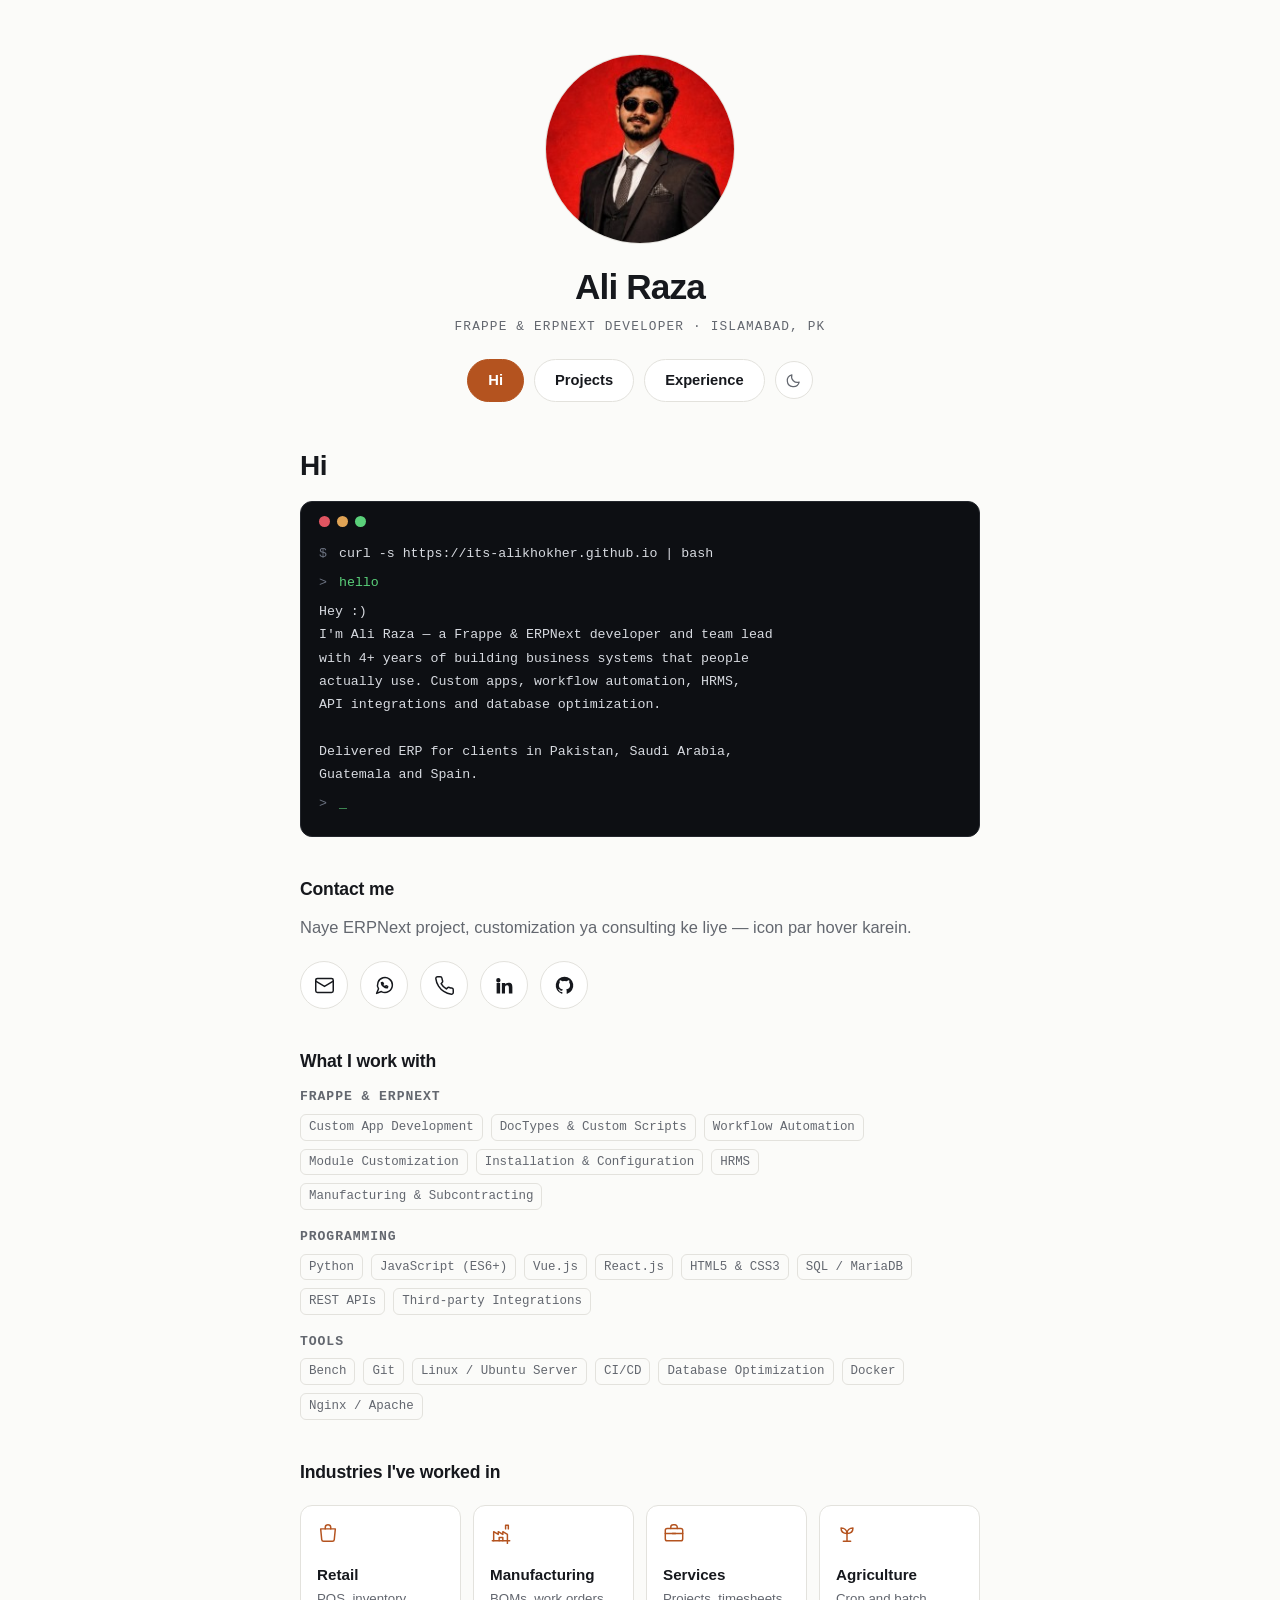
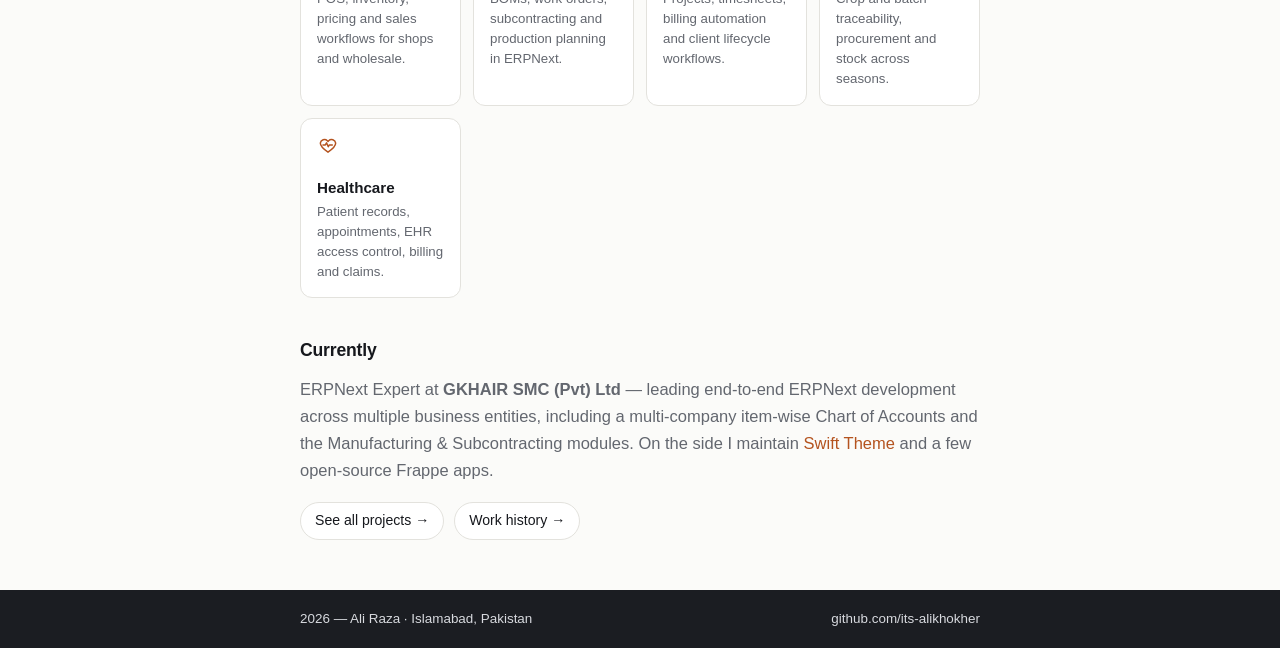
==== index.html @ 385a9ca1 "Use real profile photo with SEO-friendly filenames and descriptive alt text" ====
<!doctype html>
<html lang="en">
<head>
<meta charset="utf-8">
<meta name="viewport" content="width=device-width, initial-scale=1">
<title>Ali Raza — Frappe &amp; ERPNext Developer in Islamabad, Pakistan</title>
<meta name="description" content="Ali Raza is a Frappe &amp; ERPNext developer and team lead in Islamabad, Pakistan, with 4+ years building custom ERP apps, HRMS and workflow automation for retail, manufacturing, services, agriculture and healthcare clients.">
<meta name="author" content="Ali Raza">
<meta name="keywords" content="Frappe developer, ERPNext developer, ERPNext consultant Pakistan, Frappe Framework, ERPNext customization, HRMS, Python, Vue.js, Ali Raza">
<meta name="robots" content="index, follow, max-image-preview:large, max-snippet:-1">
<meta name="theme-color" content="#101114">
<link rel="canonical" href="https://its-alikhokher.github.io/">

<meta property="og:type" content="profile">
<meta property="og:site_name" content="Ali Raza">
<meta property="og:url" content="https://its-alikhokher.github.io/">
<meta property="og:title" content="Ali Raza — Frappe &amp; ERPNext Developer">
<meta property="og:description" content="Team Lead · Techno-Functional Consultant · Frappe &amp; ERPNext developer based in Islamabad, Pakistan.">
<meta property="og:image" content="https://its-alikhokher.github.io/assets/ali-raza-erpnext-developer-og.png">
<meta property="og:image:width" content="1200">
<meta property="og:image:height" content="630">
<meta property="og:image:alt" content="Ali Raza — Frappe &amp; ERPNext Developer">
<meta property="profile:first_name" content="Ali">
<meta property="profile:last_name" content="Raza">
<meta name="twitter:card" content="summary_large_image">
<meta name="twitter:title" content="Ali Raza — Frappe &amp; ERPNext Developer">
<meta name="twitter:description" content="Team Lead · Techno-Functional Consultant · Frappe &amp; ERPNext developer based in Islamabad, Pakistan.">
<meta name="twitter:image" content="https://its-alikhokher.github.io/assets/ali-raza-erpnext-developer-og.png">

<link rel="icon" type="image/svg+xml" href="assets/favicon.svg">
<link rel="apple-touch-icon" href="/assets/ali-raza-erpnext-developer-icon.png">
<link rel="stylesheet" href="assets/style.css">

<script type="application/ld+json">
{
  "@context": "https://schema.org",
  "@type": "ProfilePage",
  "url": "https://its-alikhokher.github.io/",
  "mainEntity": {
    "@type": "Person",
    "@id": "https://its-alikhokher.github.io/#person",
    "name": "Ali Raza",
    "jobTitle": "Frappe & ERPNext Developer",
    "description": "Team Lead and Techno-Functional Consultant with 4+ years of experience implementing, customizing and maintaining ERPNext systems.",
    "image": "https://its-alikhokher.github.io/assets/ali-raza-frappe-erpnext-developer.jpg",
    "email": "mailto:iamaliraza777@gmail.com",
    "telephone": "+92-332-7773477",
    "url": "https://its-alikhokher.github.io/",
    "address": {
      "@type": "PostalAddress",
      "addressLocality": "Islamabad",
      "addressCountry": "PK"
    },
    "worksFor": { "@type": "Organization", "name": "GKHAIR SMC (Pvt) Ltd" },
    "alumniOf": {
      "@type": "CollegeOrUniversity",
      "name": "Government College University Faisalabad"
    },
    "knowsAbout": [
      "Frappe Framework", "ERPNext", "ERPNext HRMS", "Python", "JavaScript",
      "Vue.js", "React.js", "REST API Integration", "MariaDB", "Workflow Automation",
      "Retail ERP", "Manufacturing ERP", "Services ERP", "Agriculture ERP", "Healthcare ERP"
    ],
    "knowsLanguage": ["English", "Urdu"],
    "sameAs": [
      "https://github.com/its-alikhokher",
      "https://www.linkedin.com/in/ali-raza-643520217/"
    ]
  }
}
</script>
</head>
<body>

<header class="site-head">
  <div class="wrap">
    <div class="avatar-flip" tabindex="0" aria-label="Ali Raza">
      <div class="faces">
        <img class="front" src="assets/ali-raza-frappe-erpnext-developer.jpg" alt="Ali Raza — Frappe and ERPNext developer in Islamabad, Pakistan" width="200" height="200">
        <img class="back" src="assets/ali-raza-monogram.png" alt="" width="200" height="200" loading="lazy">
      </div>
    </div>
    <p class="site-name"><a href="./">Ali Raza</a></p>
    <p class="site-role">Frappe &amp; ERPNext Developer · Islamabad, PK</p>
    <nav class="site-nav">
      <ul>
        <li><a href="./" class="active" aria-current="page">Hi</a></li>
        <li><a href="projects/">Projects</a></li>
        <li><a href="experience/">Experience</a></li>
        <li><button id="theme-toggle" type="button" aria-label="Toggle theme"></button></li>
      </ul>
    </nav>
  </div>
</header>

<main>
  <div class="wrap">

    <h1>Hi<span class="visually-hidden"> — I'm Ali Raza, a Frappe &amp; ERPNext developer</span></h1>

    <div class="terminal">
      <div class="bar" aria-hidden="true"><i></i><i></i><i></i></div>
      <pre data-prefix="$"><code>curl -s https://its-alikhokher.github.io | bash</code></pre>
      <pre data-prefix="&gt;"><code class="ok">hello</code></pre>
      <pre><code>Hey :)
I'm Ali Raza — a Frappe &amp; ERPNext developer and team lead
with 4+ years of building business systems that people
actually use. Custom apps, workflow automation, HRMS,
API integrations and database optimization.

Delivered ERP for clients in Pakistan, Saudi Arabia,
Guatemala and Spain.</code></pre>
      <pre data-prefix="&gt;"><code class="ok cursor"></code></pre>
    </div>

    <h2>Contact me</h2>
    <p class="lede">Naye ERPNext project, customization ya consulting ke liye — icon par hover karein.</p>
    <ul class="contact-icons">
      <li>
        <a href="mailto:iamaliraza777@gmail.com" data-tip="iamaliraza777@gmail.com" aria-label="Email: iamaliraza777@gmail.com">
          <svg viewBox="0 0 24 24" aria-hidden="true"><rect x="2" y="4" width="20" height="16" rx="2"/><path d="m2 7 10 6 10-6"/></svg>
          <span class="visually-hidden">iamaliraza777@gmail.com</span>
        </a>
      </li>
      <li>
        <a href="https://wa.me/923327773477" rel="noopener" data-tip="WhatsApp: +92 332 7773477" aria-label="WhatsApp: +92 332 7773477">
          <svg viewBox="0 0 24 24" aria-hidden="true"><path d="M21 11.5a8.5 8.5 0 0 1-12.6 7.4L3 21l2.2-5.2A8.5 8.5 0 1 1 21 11.5z"/><path d="M8.6 9.2c.3 2.2 2 3.9 4.2 4.2l1-1.2 1.8.8-.3 1.5c-2.9.5-6.3-2.6-6.8-5.6l1.5-.4.8 1.8z"/></svg>
          <span class="visually-hidden">WhatsApp +92 332 7773477</span>
        </a>
      </li>
      <li>
        <a href="tel:+923327773477" data-tip="+92 332 7773477" aria-label="Phone: +92 332 7773477">
          <svg viewBox="0 0 24 24" aria-hidden="true"><path d="M22 16.9v3a2 2 0 0 1-2.2 2 19.8 19.8 0 0 1-8.6-3.1 19.5 19.5 0 0 1-6-6A19.8 19.8 0 0 1 2.1 4.2 2 2 0 0 1 4.1 2h3a2 2 0 0 1 2 1.7c.1 1 .4 1.9.7 2.8a2 2 0 0 1-.5 2.1L8.1 9.9a16 16 0 0 0 6 6l1.3-1.2a2 2 0 0 1 2.1-.5c.9.3 1.8.6 2.8.7a2 2 0 0 1 1.7 2z"/></svg>
          <span class="visually-hidden">+92 332 7773477</span>
        </a>
      </li>
      <li>
        <a href="https://www.linkedin.com/in/ali-raza-643520217/" rel="me noopener" data-tip="linkedin.com/in/ali-raza-643520217" aria-label="LinkedIn profile">
          <svg viewBox="0 0 24 24" class="filled" aria-hidden="true"><path d="M4.98 3.5a2.5 2.5 0 1 1 0 5 2.5 2.5 0 0 1 0-5zM3 9h4v12H3zM9 9h3.8v1.7h.05c.53-.95 1.83-1.95 3.75-1.95C20.4 8.75 21 11 21 14.1V21h-4v-6.1c0-1.45-.03-3.3-2.05-3.3-2.05 0-2.37 1.57-2.37 3.2V21H9z"/></svg>
          <span class="visually-hidden">LinkedIn</span>
        </a>
      </li>
      <li>
        <a href="https://github.com/its-alikhokher" rel="me noopener" data-tip="github.com/its-alikhokher" aria-label="GitHub profile">
          <svg viewBox="0 0 24 24" class="filled" aria-hidden="true"><path d="M12 2a10 10 0 0 0-3.16 19.49c.5.09.68-.22.68-.48l-.01-1.7c-2.78.6-3.37-1.34-3.37-1.34-.45-1.16-1.11-1.47-1.11-1.47-.91-.62.07-.6.07-.6 1 .07 1.53 1.03 1.53 1.03.9 1.53 2.34 1.09 2.91.83.09-.65.35-1.09.63-1.34-2.22-.25-4.56-1.11-4.56-4.95 0-1.09.39-1.99 1.03-2.69-.1-.25-.45-1.27.1-2.65 0 0 .84-.27 2.75 1.03a9.5 9.5 0 0 1 5 0c1.91-1.3 2.75-1.03 2.75-1.03.55 1.38.2 2.4.1 2.65.64.7 1.03 1.6 1.03 2.69 0 3.85-2.34 4.7-4.57 4.95.36.31.68.92.68 1.85l-.01 2.75c0 .27.18.58.69.48A10 10 0 0 0 12 2z"/></svg>
          <span class="visually-hidden">GitHub</span>
        </a>
      </li>
    </ul>

    <h2>What I work with</h2>

    <div class="skill-group">
      <h3>Frappe &amp; ERPNext</h3>
      <ul class="stack">
        <li>Custom App Development</li><li>DocTypes &amp; Custom Scripts</li>
        <li>Workflow Automation</li><li>Module Customization</li>
        <li>Installation &amp; Configuration</li><li>HRMS</li><li>Manufacturing &amp; Subcontracting</li>
      </ul>
    </div>

    <div class="skill-group">
      <h3>Programming</h3>
      <ul class="stack">
        <li>Python</li><li>JavaScript (ES6+)</li><li>Vue.js</li><li>React.js</li>
        <li>HTML5 &amp; CSS3</li><li>SQL / MariaDB</li><li>REST APIs</li><li>Third-party Integrations</li>
      </ul>
    </div>

    <div class="skill-group">
      <h3>Tools</h3>
      <ul class="stack">
        <li>Bench</li><li>Git</li><li>Linux / Ubuntu Server</li><li>CI/CD</li>
        <li>Database Optimization</li><li>Docker</li><li>Nginx / Apache</li>
      </ul>
    </div>

    <h2>Industries I've worked in</h2>
    <ul class="industries">
      <li class="industry">
        <svg viewBox="0 0 24 24" role="img" aria-label="Retail"><path d="M4 7.5h16l-1.15 11.7a2 2 0 0 1-2 1.8H7.15a2 2 0 0 1-2-1.8z"/><path d="M9 7.5V6a3 3 0 0 1 6 0v1.5"/></svg>
        <strong>Retail</strong>
        <span>POS, inventory, pricing and sales workflows for shops and wholesale.</span>
      </li>
      <li class="industry">
        <svg viewBox="0 0 24 24" role="img" aria-label="Manufacturing"><path d="M2.5 20.5h19"/><path d="M4 20.5V10.5l5 3v-3l5 3v-3l5 3v10"/><path d="M17 7.5v-4h3v4"/><path d="M10 20.5v-3.5h4v3.5"/></svg>
        <strong>Manufacturing</strong>
        <span>BOMs, work orders, subcontracting and production planning in ERPNext.</span>
      </li>
      <li class="industry">
        <svg viewBox="0 0 24 24" role="img" aria-label="Services"><rect x="2.5" y="7" width="19" height="13.5" rx="2"/><path d="M8.5 7V5.5A2.5 2.5 0 0 1 11 3h2a2.5 2.5 0 0 1 2.5 2.5V7"/><path d="M2.5 12.5h19"/><path d="M10.25 12.5h3.5"/></svg>
        <strong>Services</strong>
        <span>Projects, timesheets, billing automation and client lifecycle workflows.</span>
      </li>
      <li class="industry">
        <svg viewBox="0 0 24 24" role="img" aria-label="Agriculture"><path d="M12 21v-8.5"/><path d="M12 12.5C12 8.9 9.3 6.5 5.5 6.5c0 3.7 2.4 6 6.5 6z"/><path d="M12 12.5c0-3.6 2.7-6 6.5-6 0 3.7-2.4 6-6.5 6z"/><path d="M8 21h8"/></svg>
        <strong>Agriculture</strong>
        <span>Crop and batch traceability, procurement and stock across seasons.</span>
      </li>
      <li class="industry">
        <svg viewBox="0 0 24 24" role="img" aria-label="Healthcare"><path d="M20.4 8.8a4.6 4.6 0 0 0-7.7-2.6L12 7l-.7-.8A4.6 4.6 0 0 0 3.6 8.8c0 4.3 8.4 9.9 8.4 9.9s8.4-5.6 8.4-9.9z"/><path d="M6.5 10.8h2.6L10.4 8.6l1.9 4.2 1.2-2h3.2"/></svg>
        <strong>Healthcare</strong>
        <span>Patient records, appointments, EHR access control, billing and claims.</span>
      </li>
    </ul>

    <h2>Currently</h2>
    <p class="lede">
      ERPNext Expert at <strong>GKHAIR SMC (Pvt) Ltd</strong> — leading end-to-end ERPNext
      development across multiple business entities, including a multi-company item-wise
      Chart of Accounts and the Manufacturing &amp; Subcontracting modules.
      On the side I maintain
      <a href="https://github.com/its-alikhokher/swift_theme" rel="noopener">Swift Theme</a>
      and a few open-source Frappe apps.
    </p>
    <ul class="links">
      <li><a href="projects/">See all projects →</a></li>
      <li><a href="experience/">Work history →</a></li>
    </ul>

  </div>
</main>

<footer>
  <div class="wrap">
    <span><span id="year">2026</span> — Ali Raza · Islamabad, Pakistan</span>
    <span><a href="https://github.com/its-alikhokher" rel="me noopener">github.com/its-alikhokher</a></span>
  </div>
</footer>

<script>document.getElementById("year").textContent = new Date().getFullYear();</script>
<script src="assets/site.js"></script>
</body>
</html>
---- assets/style.css ----
/* ---------- design tokens ---------- */
:root {
  --bg: #fbfbf9;
  --bg-soft: #ffffff;
  --text: #16181d;
  --muted: #63676f;
  --line: #e3e2dd;
  --accent: #b4531f;
  --accent-ink: #ffffff;
  --accent-soft: #f2e6dd;
  --footer-bg: #1b1d22;
  --term-bg: #0d0f13;
  --term-text: #d7dae0;
  --term-ok: #5ad07a;
  --radius: 12px;
  --mono: ui-monospace, SFMono-Regular, "SF Mono", Menlo, Consolas, monospace;
  --sans: -apple-system, BlinkMacSystemFont, "Segoe UI", Inter, Roboto, Helvetica, Arial, sans-serif;
}

@media (prefers-color-scheme: dark) {
  :root:not([data-theme="light"]) {
    --bg: #101114;
    --bg-soft: #17191d;
    --text: #ececea;
    --muted: #9aa0a8;
    --line: #2a2d33;
    --accent: #e8935c;
    --accent-ink: #17191d;
    --accent-soft: #2a211b;
    --footer-bg: #17191d;
  }
}

:root[data-theme="dark"] {
  --bg: #101114;
  --bg-soft: #17191d;
  --text: #ececea;
  --muted: #9aa0a8;
  --line: #2a2d33;
  --accent: #e8935c;
  --accent-ink: #17191d;
  --accent-soft: #2a211b;
  --footer-bg: #17191d;
}

* { box-sizing: border-box; }
html { -webkit-text-size-adjust: 100%; }

body {
  margin: 0;
  min-height: 100vh;
  display: flex;
  flex-direction: column;
  background: var(--bg);
  color: var(--text);
  font-family: var(--sans);
  font-size: 16.5px;
  line-height: 1.65;
  -webkit-font-smoothing: antialiased;
}

.wrap {
  width: 100%;
  max-width: 720px;
  margin: 0 auto;
  padding: 0 20px;
}

a { color: var(--accent); text-decoration: none; }
a:hover { text-decoration: underline; }

/* ---------- centered header ---------- */
.site-head {
  text-align: center;
  padding: 54px 0 18px;
}

.avatar-flip {
  width: clamp(150px, 40vw, 190px);
  aspect-ratio: 1;
  margin: 0 auto 22px;
  perspective: 900px;
  cursor: pointer;
  border-radius: 50%;
  outline-offset: 6px;
}

.avatar-flip .faces {
  position: relative;
  width: 100%;
  height: 100%;
  transition: transform 0.6s cubic-bezier(0.4, 0.2, 0.2, 1);
  transform-style: preserve-3d;
}
.avatar-flip:hover .faces,
.avatar-flip:focus-visible .faces { transform: rotateY(180deg); }

.avatar-flip img {
  position: absolute;
  inset: 0;
  width: 100%;
  height: 100%;
  object-fit: cover;
  border-radius: 50%;
  border: 1px solid var(--line);
  backface-visibility: hidden;
}
.avatar-flip .back { transform: rotateY(180deg); }

.site-name {
  font-size: clamp(1.7rem, 5vw, 2.2rem);
  font-weight: 680;
  letter-spacing: -0.025em;
  margin: 0;
  line-height: 1.2;
}
.site-name a { color: inherit; }
.site-name a:hover { text-decoration: none; color: var(--accent); }

.site-role {
  color: var(--muted);
  font-family: var(--mono);
  font-size: 0.8rem;
  text-transform: uppercase;
  letter-spacing: 0.09em;
  margin: 8px 0 0;
}

/* nav as buttons (adb.sh style) */
nav.site-nav ul {
  display: flex;
  flex-wrap: wrap;
  justify-content: center;
  align-items: center;
  gap: 10px;
  list-style: none;
  padding: 0;
  margin: 22px 0 0;
}

nav.site-nav a {
  display: inline-block;
  border: 1px solid var(--line);
  background: var(--bg-soft);
  color: var(--text);
  border-radius: 999px;
  padding: 8px 20px;
  font-size: 0.92rem;
  font-weight: 550;
  transition: border-color 0.15s ease, color 0.15s ease, transform 0.15s ease;
}
nav.site-nav a:hover {
  border-color: var(--accent);
  color: var(--accent);
  text-decoration: none;
  transform: translateY(-1px);
}
nav.site-nav a.active {
  background: var(--accent);
  border-color: var(--accent);
  color: var(--accent-ink);
}

#theme-toggle {
  display: grid;
  place-items: center;
  border: 1px solid var(--line);
  background: var(--bg-soft);
  color: var(--muted);
  border-radius: 50%;
  width: 38px;
  height: 38px;
  padding: 0;
  cursor: pointer;
}
#theme-toggle:hover { color: var(--accent); border-color: var(--accent); }
#theme-toggle svg {
  width: 17px;
  height: 17px;
  stroke: currentColor;
  fill: none;
  stroke-width: 1.7;
  stroke-linecap: round;
  stroke-linejoin: round;
}

/* ---------- content ---------- */
main { flex: 1; padding: 22px 0 50px; }

h1 {
  font-size: 1.75rem;
  line-height: 1.25;
  margin: 6px 0 14px;
  letter-spacing: -0.02em;
}

h2 {
  font-size: 1.1rem;
  margin: 38px 0 10px;
  letter-spacing: -0.01em;
}

.lede { color: var(--muted); margin-top: 0; }

.tagline {
  font-family: var(--mono);
  font-size: 0.8rem;
  color: var(--accent);
  text-transform: uppercase;
  letter-spacing: 0.08em;
  margin: 0;
}

/* ---------- terminal block (adb.sh mockup-code) ---------- */
.terminal {
  background: var(--term-bg);
  border: 1px solid #23262c;
  border-radius: var(--radius);
  padding: 14px 0 18px;
  overflow-x: auto;
  margin: 18px 0 0;
}

.terminal .bar {
  display: flex;
  gap: 7px;
  padding: 0 18px 12px;
}
.terminal .bar i {
  width: 11px;
  height: 11px;
  border-radius: 50%;
  background: #33373f;
}
.terminal .bar i:first-child { background: #e05561; }
.terminal .bar i:nth-child(2) { background: #e0a355; }
.terminal .bar i:nth-child(3) { background: #5ad07a; }

.terminal pre {
  margin: 0;
  padding: 3px 18px;
  font-family: var(--mono);
  font-size: 0.83rem;
  line-height: 1.75;
  color: var(--term-text);
  white-space: pre;
}
.terminal pre[data-prefix]::before {
  content: attr(data-prefix);
  color: #6b7280;
  padding-right: 12px;
}
.terminal .ok { color: var(--term-ok); }
.terminal .cursor::after {
  content: "_";
  animation: blink 1.1s steps(1) infinite;
}
@keyframes blink { 50% { opacity: 0; } }

/* ---------- skills / tags ---------- */
.links { display: flex; flex-wrap: wrap; gap: 10px; padding: 0; margin: 18px 0 0; list-style: none; }
.links a {
  display: inline-block;
  border: 1px solid var(--line);
  background: var(--bg-soft);
  border-radius: 999px;
  padding: 6px 14px;
  font-size: 0.88rem;
  color: var(--text);
}
.links a:hover { border-color: var(--accent); color: var(--accent); text-decoration: none; }

.stack { display: flex; flex-wrap: wrap; gap: 8px; padding: 0; margin: 0; list-style: none; }
.stack li {
  font-family: var(--mono);
  font-size: 0.78rem;
  color: var(--muted);
  border: 1px solid var(--line);
  border-radius: 6px;
  padding: 2px 8px;
}

.skill-group { margin-bottom: 16px; }
.skill-group h3 {
  margin: 0 0 6px;
  font-size: 0.82rem;
  font-family: var(--mono);
  text-transform: uppercase;
  letter-spacing: 0.07em;
  color: var(--muted);
  font-weight: 600;
}

/* ---------- industries ---------- */
.industries {
  display: grid;
  grid-template-columns: repeat(auto-fit, minmax(160px, 1fr));
  gap: 12px;
  list-style: none;
  padding: 0;
  margin: 18px 0 0;
}

.industry {
  border: 1px solid var(--line);
  background: var(--bg-soft);
  border-radius: var(--radius);
  padding: 16px;
  transition: border-color 0.15s ease, transform 0.15s ease;
}
.industry:hover { border-color: var(--accent); transform: translateY(-2px); }

.industry svg {
  width: 22px;
  height: 22px;
  stroke: var(--accent);
  fill: none;
  stroke-width: 1.6;
  stroke-linecap: round;
  stroke-linejoin: round;
}

.industry strong { display: block; font-size: 0.95rem; margin: 10px 0 2px; }
.industry span { display: block; color: var(--muted); font-size: 0.83rem; line-height: 1.5; }

/* ---------- contact icons + hover tooltip ---------- */
.contact-icons {
  display: flex;
  flex-wrap: wrap;
  gap: 12px;
  list-style: none;
  padding: 0;
  margin: 20px 0 0;
}

.contact-icons a {
  position: relative;
  display: grid;
  place-items: center;
  width: 48px;
  height: 48px;
  border: 1px solid var(--line);
  background: var(--bg-soft);
  border-radius: 50%;
  color: var(--text);
  transition: border-color 0.15s ease, color 0.15s ease, transform 0.15s ease;
}
.contact-icons a:hover,
.contact-icons a:focus-visible {
  border-color: var(--accent);
  color: var(--accent);
  transform: translateY(-2px);
  text-decoration: none;
}

.contact-icons svg {
  width: 21px;
  height: 21px;
  stroke: currentColor;
  fill: none;
  stroke-width: 1.7;
  stroke-linecap: round;
  stroke-linejoin: round;
}
.contact-icons svg.filled { fill: currentColor; stroke: none; }

.contact-icons a::after {
  content: attr(data-tip);
  position: absolute;
  bottom: calc(100% + 10px);
  left: 50%;
  transform: translateX(-50%) translateY(4px);
  background: var(--text);
  color: var(--bg);
  font-family: var(--mono);
  font-size: 0.74rem;
  line-height: 1;
  white-space: nowrap;
  padding: 7px 10px;
  border-radius: 7px;
  opacity: 0;
  pointer-events: none;
  transition: opacity 0.15s ease, transform 0.15s ease;
}
.contact-icons a::before {
  content: "";
  position: absolute;
  bottom: calc(100% + 4px);
  left: 50%;
  transform: translateX(-50%) translateY(4px);
  border: 5px solid transparent;
  border-top-color: var(--text);
  opacity: 0;
  pointer-events: none;
  transition: opacity 0.15s ease, transform 0.15s ease;
}
.contact-icons a:hover::after,
.contact-icons a:hover::before,
.contact-icons a:focus-visible::after,
.contact-icons a:focus-visible::before {
  opacity: 1;
  transform: translateX(-50%) translateY(0);
}
.contact-icons li:first-child a::after { left: 0; transform: translateX(0) translateY(4px); }
.contact-icons li:first-child a:hover::after,
.contact-icons li:first-child a:focus-visible::after { transform: translateX(0) translateY(0); }
.contact-icons li:last-child a::after { left: auto; right: 0; transform: translateX(0) translateY(4px); }
.contact-icons li:last-child a:hover::after,
.contact-icons li:last-child a:focus-visible::after { transform: translateX(0) translateY(0); }

.visually-hidden {
  position: absolute;
  width: 1px;
  height: 1px;
  margin: -1px;
  padding: 0;
  overflow: hidden;
  clip: rect(0 0 0 0);
  white-space: nowrap;
  border: 0;
}

/* ---------- experience timeline ---------- */
.timeline { margin: 22px 0 0; }

.job {
  border-left: 2px solid var(--line);
  padding: 0 0 26px 20px;
  position: relative;
}
.job:last-child { padding-bottom: 6px; }

.job::before {
  content: "";
  position: absolute;
  left: -6px;
  top: 7px;
  width: 10px;
  height: 10px;
  border-radius: 50%;
  background: var(--bg);
  border: 2px solid var(--accent);
}

.job h3 { margin: 0; font-size: 1.02rem; letter-spacing: -0.01em; }
.job .meta {
  display: flex;
  flex-wrap: wrap;
  gap: 8px;
  align-items: baseline;
  color: var(--muted);
  font-size: 0.86rem;
  margin: 2px 0 8px;
}
.job .meta .where { color: var(--text); }
.job .meta .date { font-family: var(--mono); font-size: 0.76rem; }
.job .role-note { margin: 0 0 8px; color: var(--muted); font-size: 0.93rem; font-style: italic; }
.job ul { margin: 0; padding-left: 18px; color: var(--muted); font-size: 0.93rem; }
.job ul li { margin-bottom: 4px; }

/* ---------- project cards ---------- */
.card-list { display: grid; gap: 14px; margin-top: 24px; }

.card {
  border: 1px solid var(--line);
  background: var(--bg-soft);
  border-radius: var(--radius);
  padding: 18px 20px;
  transition: border-color 0.15s ease, transform 0.15s ease;
}
.card:hover { border-color: var(--accent); transform: translateY(-1px); }

.card-top {
  display: flex;
  align-items: baseline;
  justify-content: space-between;
  gap: 12px;
}

.card h3 { margin: 0; font-size: 1.05rem; letter-spacing: -0.01em; }
.card h3 a { color: var(--text); }
.card h3 a:hover { color: var(--accent); text-decoration: none; }
.card p { margin: 8px 0 12px; color: var(--muted); font-size: 0.94rem; }
.card-links { display: flex; gap: 14px; font-size: 0.84rem; margin-top: 10px; }

/* ---------- pagination ---------- */
.pagination {
  display: flex;
  justify-content: center;
  align-items: center;
  gap: 8px;
  margin: 32px 0 10px;
}

.pagination a, .pagination span {
  border: 1px solid var(--line);
  border-radius: 999px;
  padding: 6px 14px;
  font-size: 0.86rem;
  color: var(--muted);
  background: var(--bg-soft);
}
.pagination a:hover { border-color: var(--accent); color: var(--accent); text-decoration: none; }
.pagination .current { background: var(--accent); color: var(--accent-ink); border-color: var(--accent); }
.pagination .disabled { opacity: 0.4; }

/* ---------- footer bar ---------- */
footer {
  background: var(--footer-bg);
  color: #d8dadf;
  font-size: 0.84rem;
}
footer .wrap {
  display: flex;
  justify-content: space-between;
  gap: 12px;
  flex-wrap: wrap;
  padding-top: 18px;
  padding-bottom: 18px;
}
footer a { color: #d8dadf; }
footer a:hover { color: #fff; }

@media (max-width: 520px) {
  h1 { font-size: 1.5rem; }
  .card-top { flex-direction: column; gap: 2px; }
  .site-head { padding-top: 36px; }
  .terminal pre { font-size: 0.76rem; }
}

@media (prefers-reduced-motion: reduce) {
  .industry, .contact-icons a, .card, .avatar-flip .faces,
  .contact-icons a::after, .contact-icons a::before, nav.site-nav a { transition: none; }
  .terminal .cursor::after { animation: none; }
}
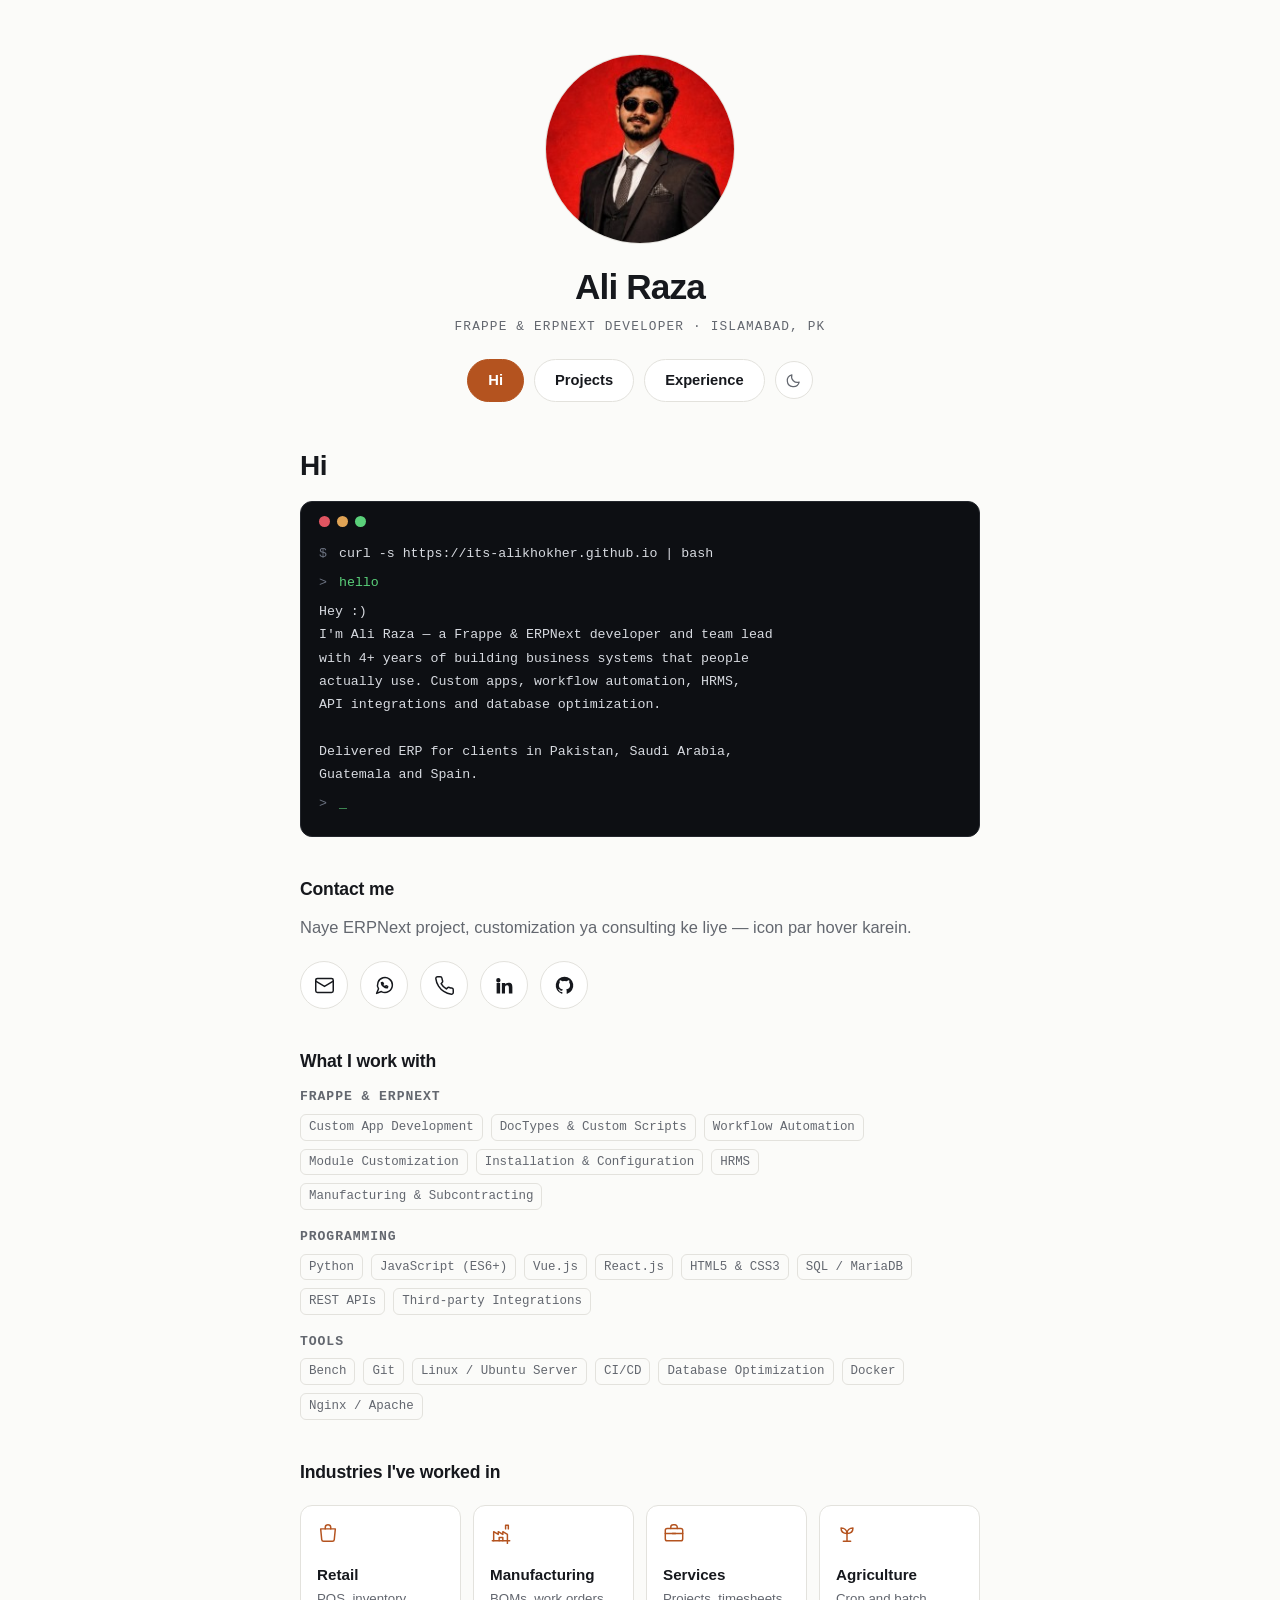
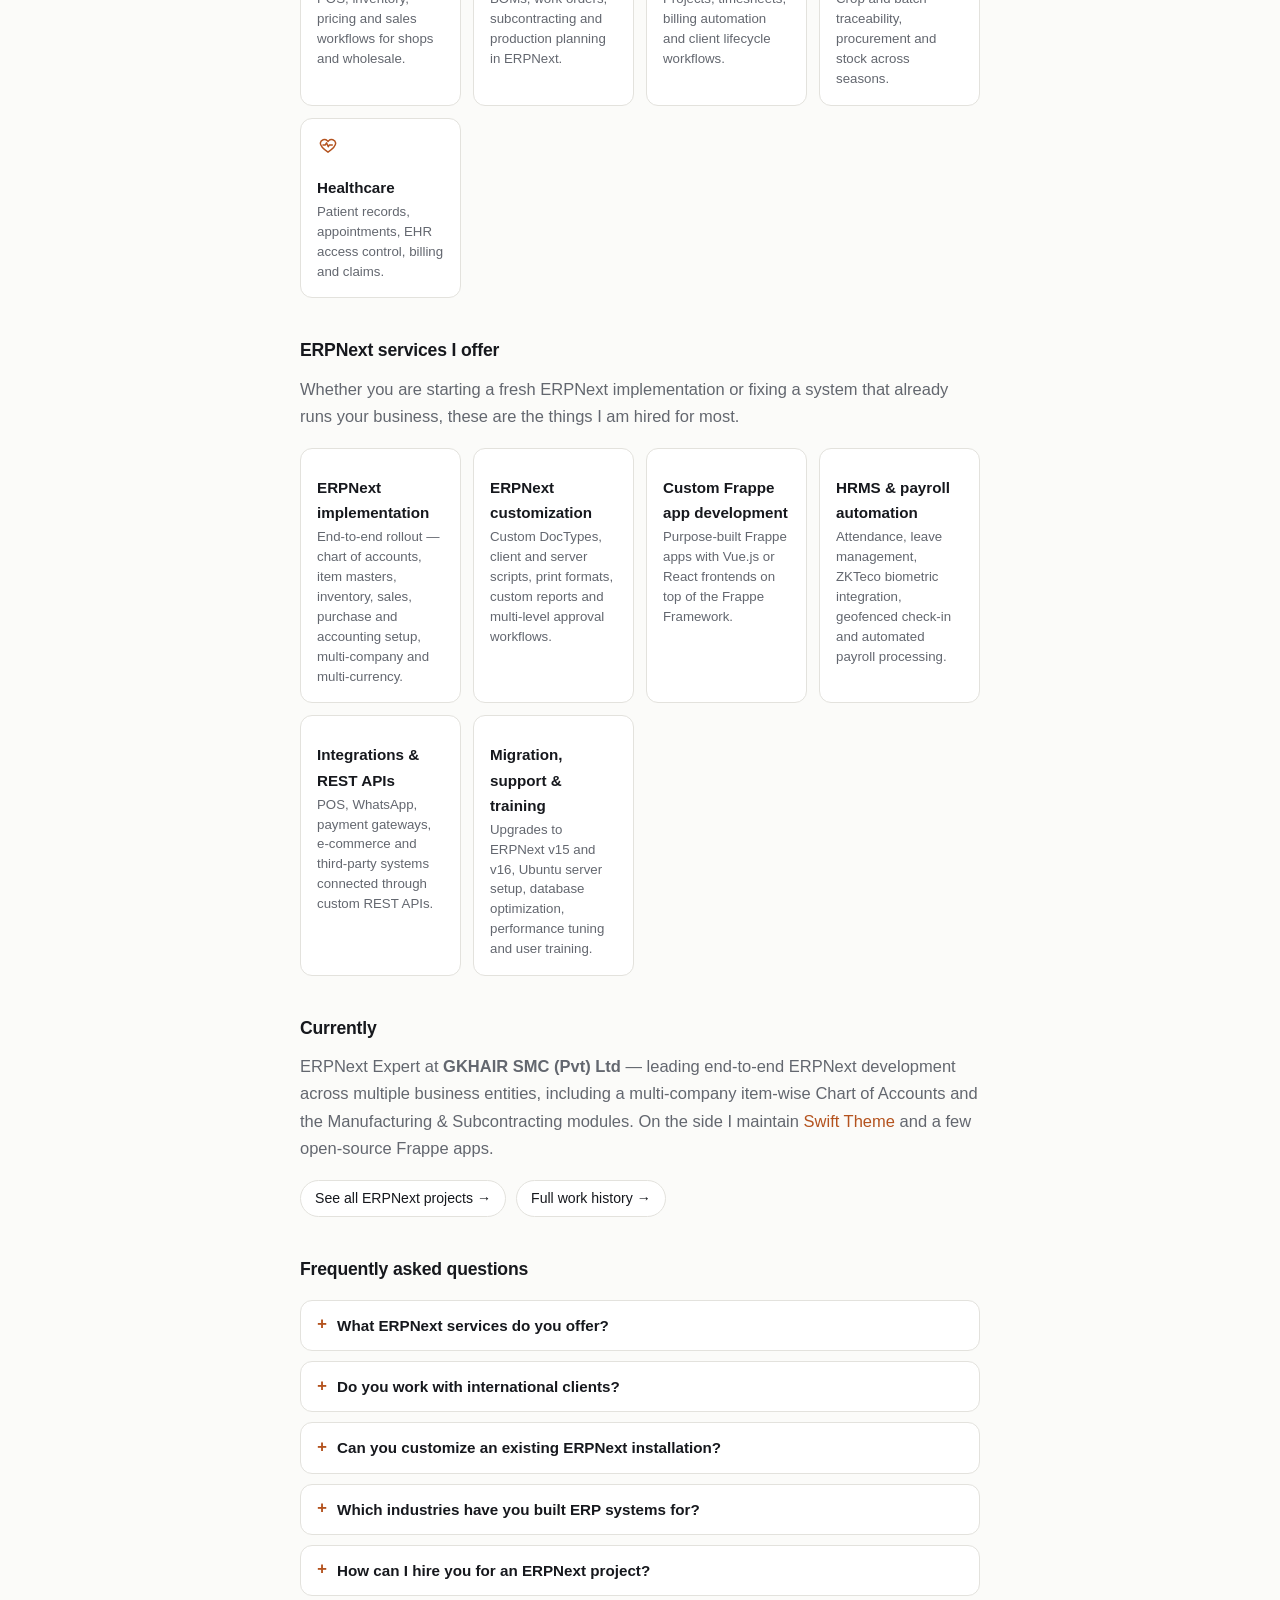
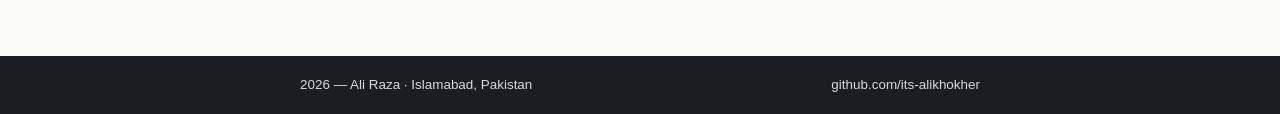
==== commit 5b52b283: "Expand SEO: services section, FAQ with FAQPage schema, ProfessionalService data, richer keywords" ====
--- a/index.html
+++ b/index.html
@@ -6,7 +6,7 @@
 <title>Ali Raza — Frappe &amp; ERPNext Developer in Islamabad, Pakistan</title>
 <meta name="description" content="Ali Raza is a Frappe &amp; ERPNext developer and team lead in Islamabad, Pakistan, with 4+ years building custom ERP apps, HRMS and workflow automation for retail, manufacturing, services, agriculture and healthcare clients.">
 <meta name="author" content="Ali Raza">
-<meta name="keywords" content="Frappe developer, ERPNext developer, ERPNext consultant Pakistan, Frappe Framework, ERPNext customization, HRMS, Python, Vue.js, Ali Raza">
+<meta name="keywords" content="ERPNext developer, Frappe developer, ERPNext consultant Pakistan, ERPNext implementation, ERPNext customization, ERPNext development services, hire ERPNext developer, Frappe app development, custom DocType, ERPNext HRMS, payroll automation, biometric attendance integration, ERPNext POS, ERPNext migration, ERPNext support, ERPNext training, ERPNext v15, ERPNext v16, Frappe Framework, workflow automation, REST API integration, ERPNext Islamabad, ERPNext Pakistan, ERPNext Saudi Arabia, ERPNext manufacturing, ERPNext retail, ERPNext healthcare, Python developer, Vue.js, React.js, Ali Raza">
 <meta name="robots" content="index, follow, max-image-preview:large, max-snippet:-1">
 <meta name="theme-color" content="#101114">
 <link rel="canonical" href="https://its-alikhokher.github.io/">
@@ -69,6 +69,93 @@
   }
 }
 </script>
+<script type="application/ld+json">
+{
+  "@context": "https://schema.org",
+  "@type": "ProfessionalService",
+  "name": "Ali Raza — ERPNext & Frappe Development Services",
+  "description": "ERPNext implementation, customization, custom Frappe app development, HRMS and payroll setup, third-party integrations, migration, support and training.",
+  "url": "https://its-alikhokher.github.io/",
+  "image": "https://its-alikhokher.github.io/assets/ali-raza-erpnext-developer-og.png",
+  "provider": { "@id": "https://its-alikhokher.github.io/#person" },
+  "areaServed": [
+    { "@type": "Country", "name": "Pakistan" },
+    { "@type": "Country", "name": "Saudi Arabia" },
+    { "@type": "Country", "name": "United Arab Emirates" },
+    { "@type": "Country", "name": "Spain" },
+    { "@type": "Country", "name": "Guatemala" }
+  ],
+  "serviceType": [
+    "ERPNext implementation",
+    "ERPNext customization",
+    "Custom Frappe app development",
+    "ERPNext HRMS and payroll",
+    "ERPNext integrations and REST APIs",
+    "ERPNext migration and upgrade",
+    "ERPNext support and training"
+  ],
+  "hasOfferCatalog": {
+    "@type": "OfferCatalog",
+    "name": "ERPNext services",
+    "itemListElement": [
+      { "@type": "Offer", "itemOffered": { "@type": "Service", "name": "ERPNext implementation", "description": "End-to-end ERPNext rollout: chart of accounts, item masters, inventory, sales, purchase and accounting setup." } },
+      { "@type": "Offer", "itemOffered": { "@type": "Service", "name": "ERPNext customization", "description": "Custom DocTypes, client and server scripts, print formats, reports and multi-level approval workflows." } },
+      { "@type": "Offer", "itemOffered": { "@type": "Service", "name": "Custom Frappe app development", "description": "Purpose-built Frappe apps with Vue.js or React frontends on top of the Frappe Framework." } },
+      { "@type": "Offer", "itemOffered": { "@type": "Service", "name": "ERPNext HRMS and payroll", "description": "Attendance, leave management, biometric device integration and automated payroll processing." } },
+      { "@type": "Offer", "itemOffered": { "@type": "Service", "name": "ERPNext integrations", "description": "REST API integrations with POS, WhatsApp, payment gateways, e-commerce and third-party systems." } },
+      { "@type": "Offer", "itemOffered": { "@type": "Service", "name": "ERPNext migration, support and training", "description": "Version upgrades to ERPNext v15 and v16, server setup on Ubuntu, performance tuning and user training." } }
+    ]
+  }
+}
+</script>
+<script type="application/ld+json">
+{
+  "@context": "https://schema.org",
+  "@type": "FAQPage",
+  "mainEntity": [
+    {
+      "@type": "Question",
+      "name": "What ERPNext services do you offer?",
+      "acceptedAnswer": {
+        "@type": "Answer",
+        "text": "ERPNext implementation and customization, custom Frappe app development, HRMS and payroll setup, biometric attendance integration, POS, REST API integrations, version migration to ERPNext v15 and v16, server setup on Ubuntu, plus ongoing support and user training."
+      }
+    },
+    {
+      "@type": "Question",
+      "name": "Do you work with international clients?",
+      "acceptedAnswer": {
+        "@type": "Answer",
+        "text": "Yes. I have delivered ERPNext projects for clients in Pakistan, Saudi Arabia, Guatemala and Spain, including bilingual Arabic/English and Spanish/English systems, and I work remotely across time zones."
+      }
+    },
+    {
+      "@type": "Question",
+      "name": "Can you customize an existing ERPNext installation?",
+      "acceptedAnswer": {
+        "@type": "Answer",
+        "text": "Yes. I work on running ERPNext instances — adding custom DocTypes, workflows, reports and integrations, fixing performance issues, and upgrading older versions to ERPNext v15 or v16 without losing customizations."
+      }
+    },
+    {
+      "@type": "Question",
+      "name": "Which industries have you built ERP systems for?",
+      "acceptedAnswer": {
+        "@type": "Answer",
+        "text": "Retail and wholesale, manufacturing and subcontracting, professional services, agriculture, healthcare and clinic management, government and municipal operations, and non-profit HR platforms."
+      }
+    },
+    {
+      "@type": "Question",
+      "name": "How can I hire you for an ERPNext project?",
+      "acceptedAnswer": {
+        "@type": "Answer",
+        "text": "Email iamaliraza777@gmail.com or message +92 332 7773477 on WhatsApp with a short description of your business process. I reply with a scope, timeline and estimate before any work starts."
+      }
+    }
+  ]
+}
+</script>
 </head>
 <body>
 
@@ -204,6 +291,38 @@
       </li>
     </ul>
 
+    <h2>ERPNext services I offer</h2>
+    <p class="lede">
+      Whether you are starting a fresh ERPNext implementation or fixing a system that
+      already runs your business, these are the things I am hired for most.
+    </p>
+    <ul class="industries">
+      <li class="industry">
+        <strong>ERPNext implementation</strong>
+        <span>End-to-end rollout — chart of accounts, item masters, inventory, sales, purchase and accounting setup, multi-company and multi-currency.</span>
+      </li>
+      <li class="industry">
+        <strong>ERPNext customization</strong>
+        <span>Custom DocTypes, client and server scripts, print formats, custom reports and multi-level approval workflows.</span>
+      </li>
+      <li class="industry">
+        <strong>Custom Frappe app development</strong>
+        <span>Purpose-built Frappe apps with Vue.js or React frontends on top of the Frappe Framework.</span>
+      </li>
+      <li class="industry">
+        <strong>HRMS &amp; payroll automation</strong>
+        <span>Attendance, leave management, ZKTeco biometric integration, geofenced check-in and automated payroll processing.</span>
+      </li>
+      <li class="industry">
+        <strong>Integrations &amp; REST APIs</strong>
+        <span>POS, WhatsApp, payment gateways, e-commerce and third-party systems connected through custom REST APIs.</span>
+      </li>
+      <li class="industry">
+        <strong>Migration, support &amp; training</strong>
+        <span>Upgrades to ERPNext v15 and v16, Ubuntu server setup, database optimization, performance tuning and user training.</span>
+      </li>
+    </ul>
+
     <h2>Currently</h2>
     <p class="lede">
       ERPNext Expert at <strong>GKHAIR SMC (Pvt) Ltd</strong> — leading end-to-end ERPNext
@@ -214,9 +333,45 @@
       and a few open-source Frappe apps.
     </p>
     <ul class="links">
-      <li><a href="projects/">See all projects →</a></li>
-      <li><a href="experience/">Work history →</a></li>
+      <li><a href="projects/">See all ERPNext projects →</a></li>
+      <li><a href="experience/">Full work history →</a></li>
     </ul>
+
+    <h2>Frequently asked questions</h2>
+    <div class="faq">
+      <details>
+        <summary>What ERPNext services do you offer?</summary>
+        <p>ERPNext implementation and customization, custom Frappe app development, HRMS and
+        payroll setup, biometric attendance integration, POS, REST API integrations, version
+        migration to ERPNext v15 and v16, server setup on Ubuntu, plus ongoing support and
+        user training.</p>
+      </details>
+      <details>
+        <summary>Do you work with international clients?</summary>
+        <p>Yes. I have delivered ERPNext projects for clients in Pakistan, Saudi Arabia,
+        Guatemala and Spain — including bilingual Arabic/English and Spanish/English systems —
+        and I work remotely across time zones.</p>
+      </details>
+      <details>
+        <summary>Can you customize an existing ERPNext installation?</summary>
+        <p>Yes. I work on running ERPNext instances: adding custom DocTypes, workflows, reports
+        and integrations, fixing performance issues, and upgrading older versions to ERPNext
+        v15 or v16 without losing customizations.</p>
+      </details>
+      <details>
+        <summary>Which industries have you built ERP systems for?</summary>
+        <p>Retail and wholesale, manufacturing and subcontracting, professional services,
+        agriculture, healthcare and clinic management, government and municipal operations,
+        and non-profit HR platforms.</p>
+      </details>
+      <details>
+        <summary>How can I hire you for an ERPNext project?</summary>
+        <p>Email <a href="mailto:iamaliraza777@gmail.com">iamaliraza777@gmail.com</a> or message
+        <a href="https://wa.me/923327773477" rel="noopener">+92 332 7773477</a> on WhatsApp with a
+        short description of your business process. I reply with a scope, timeline and estimate
+        before any work starts.</p>
+      </details>
+    </div>
 
   </div>
 </main>
--- a/assets/style.css
+++ b/assets/style.css
@@ -323,6 +323,39 @@
 .industry strong { display: block; font-size: 0.95rem; margin: 10px 0 2px; }
 .industry span { display: block; color: var(--muted); font-size: 0.83rem; line-height: 1.5; }
 
+/* ---------- FAQ ---------- */
+.faq { margin-top: 16px; }
+
+.faq details {
+  border: 1px solid var(--line);
+  background: var(--bg-soft);
+  border-radius: var(--radius);
+  padding: 12px 16px;
+  margin-bottom: 10px;
+}
+.faq details[open] { border-color: var(--accent); }
+
+.faq summary {
+  cursor: pointer;
+  font-size: 0.95rem;
+  font-weight: 550;
+  list-style: none;
+  display: flex;
+  align-items: center;
+  gap: 10px;
+}
+.faq summary::-webkit-details-marker { display: none; }
+.faq summary::before {
+  content: "+";
+  font-family: var(--mono);
+  color: var(--accent);
+  font-size: 1.05rem;
+  line-height: 1;
+}
+.faq details[open] summary::before { content: "−"; }
+
+.faq p { margin: 10px 0 2px; color: var(--muted); font-size: 0.92rem; }
+
 /* ---------- contact icons + hover tooltip ---------- */
 .contact-icons {
   display: flex;
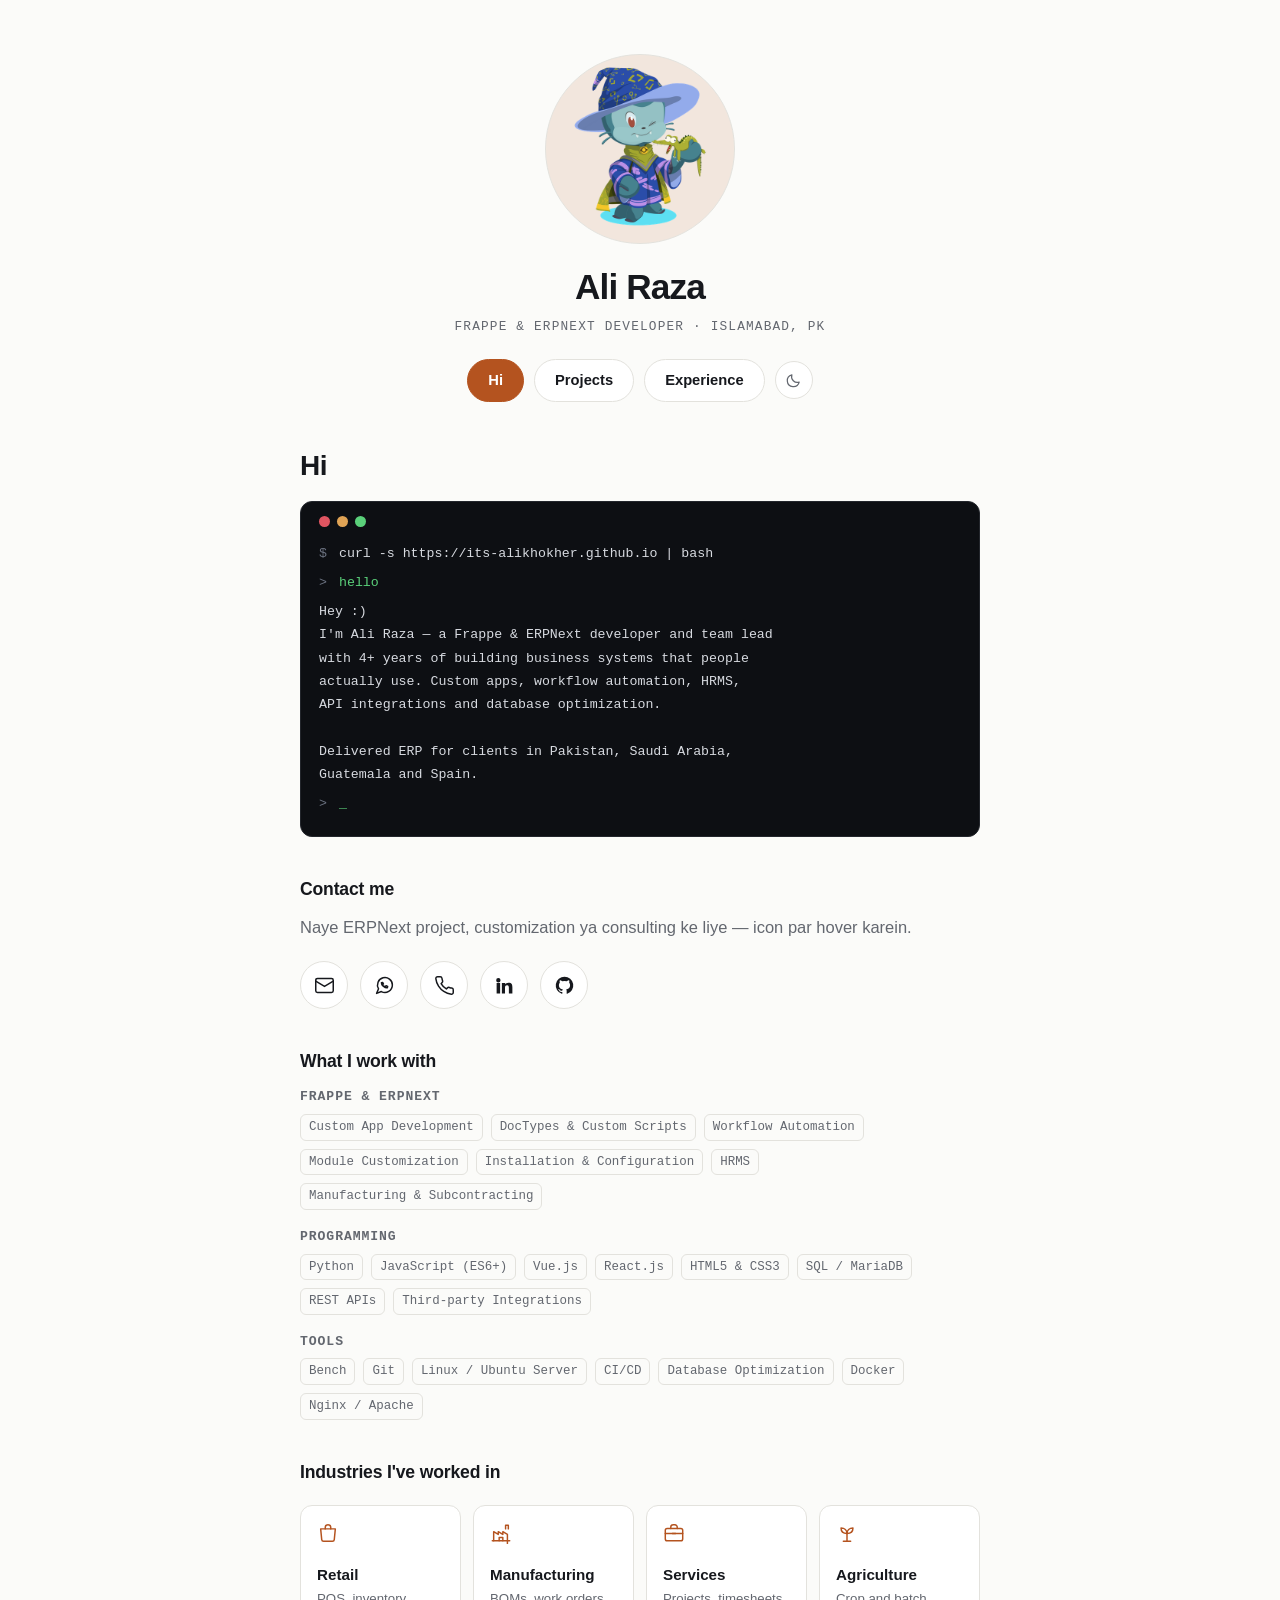
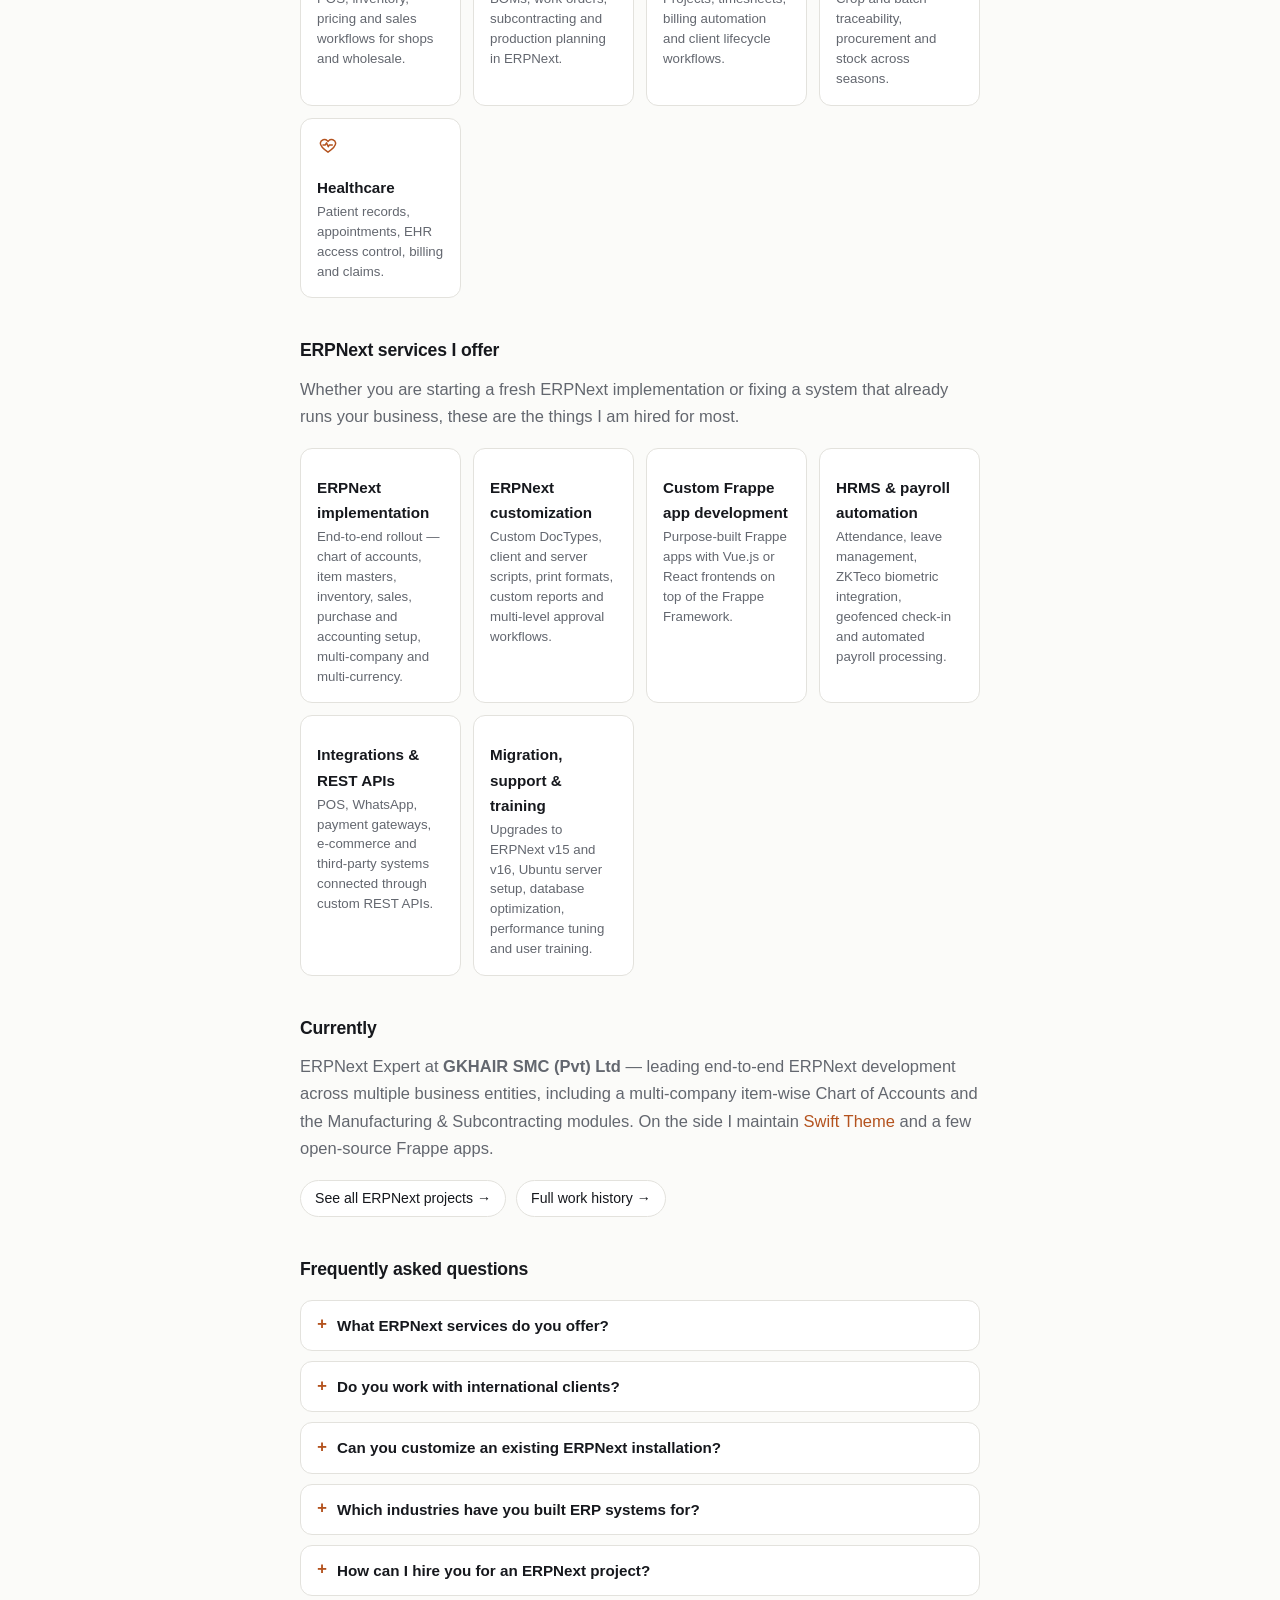
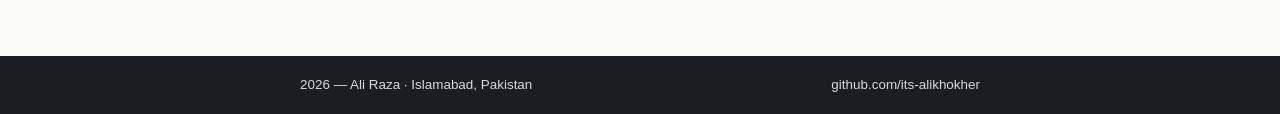
==== commit 0a35b4b3: "Use octocat avatar as the default face, real photo on hover" ====
--- a/index.html
+++ b/index.html
@@ -163,8 +163,8 @@
   <div class="wrap">
     <div class="avatar-flip" tabindex="0" aria-label="Ali Raza">
       <div class="faces">
-        <img class="front" src="assets/ali-raza-frappe-erpnext-developer.jpg" alt="Ali Raza — Frappe and ERPNext developer in Islamabad, Pakistan" width="200" height="200">
-        <img class="back" src="assets/ali-raza-monogram.png" alt="" width="200" height="200" loading="lazy">
+        <img class="front" src="assets/ali-raza-octocat-avatar.png" alt="Ali Raza — octocat avatar, hover for photo" width="200" height="200">
+        <img class="back" src="assets/ali-raza-frappe-erpnext-developer.jpg" alt="Ali Raza — Frappe and ERPNext developer in Islamabad, Pakistan" width="200" height="200">
       </div>
     </div>
     <p class="site-name"><a href="./">Ali Raza</a></p>
--- a/assets/style.css
+++ b/assets/style.css
@@ -105,6 +105,12 @@
   border: 1px solid var(--line);
   backface-visibility: hidden;
 }
+/* octocat transparent hai — uske peeche halka circle taake badge jaisa lage */
+.avatar-flip .front {
+  background: var(--accent-soft);
+  object-fit: contain;
+  padding: 6px;
+}
 .avatar-flip .back { transform: rotateY(180deg); }
 
 .site-name {
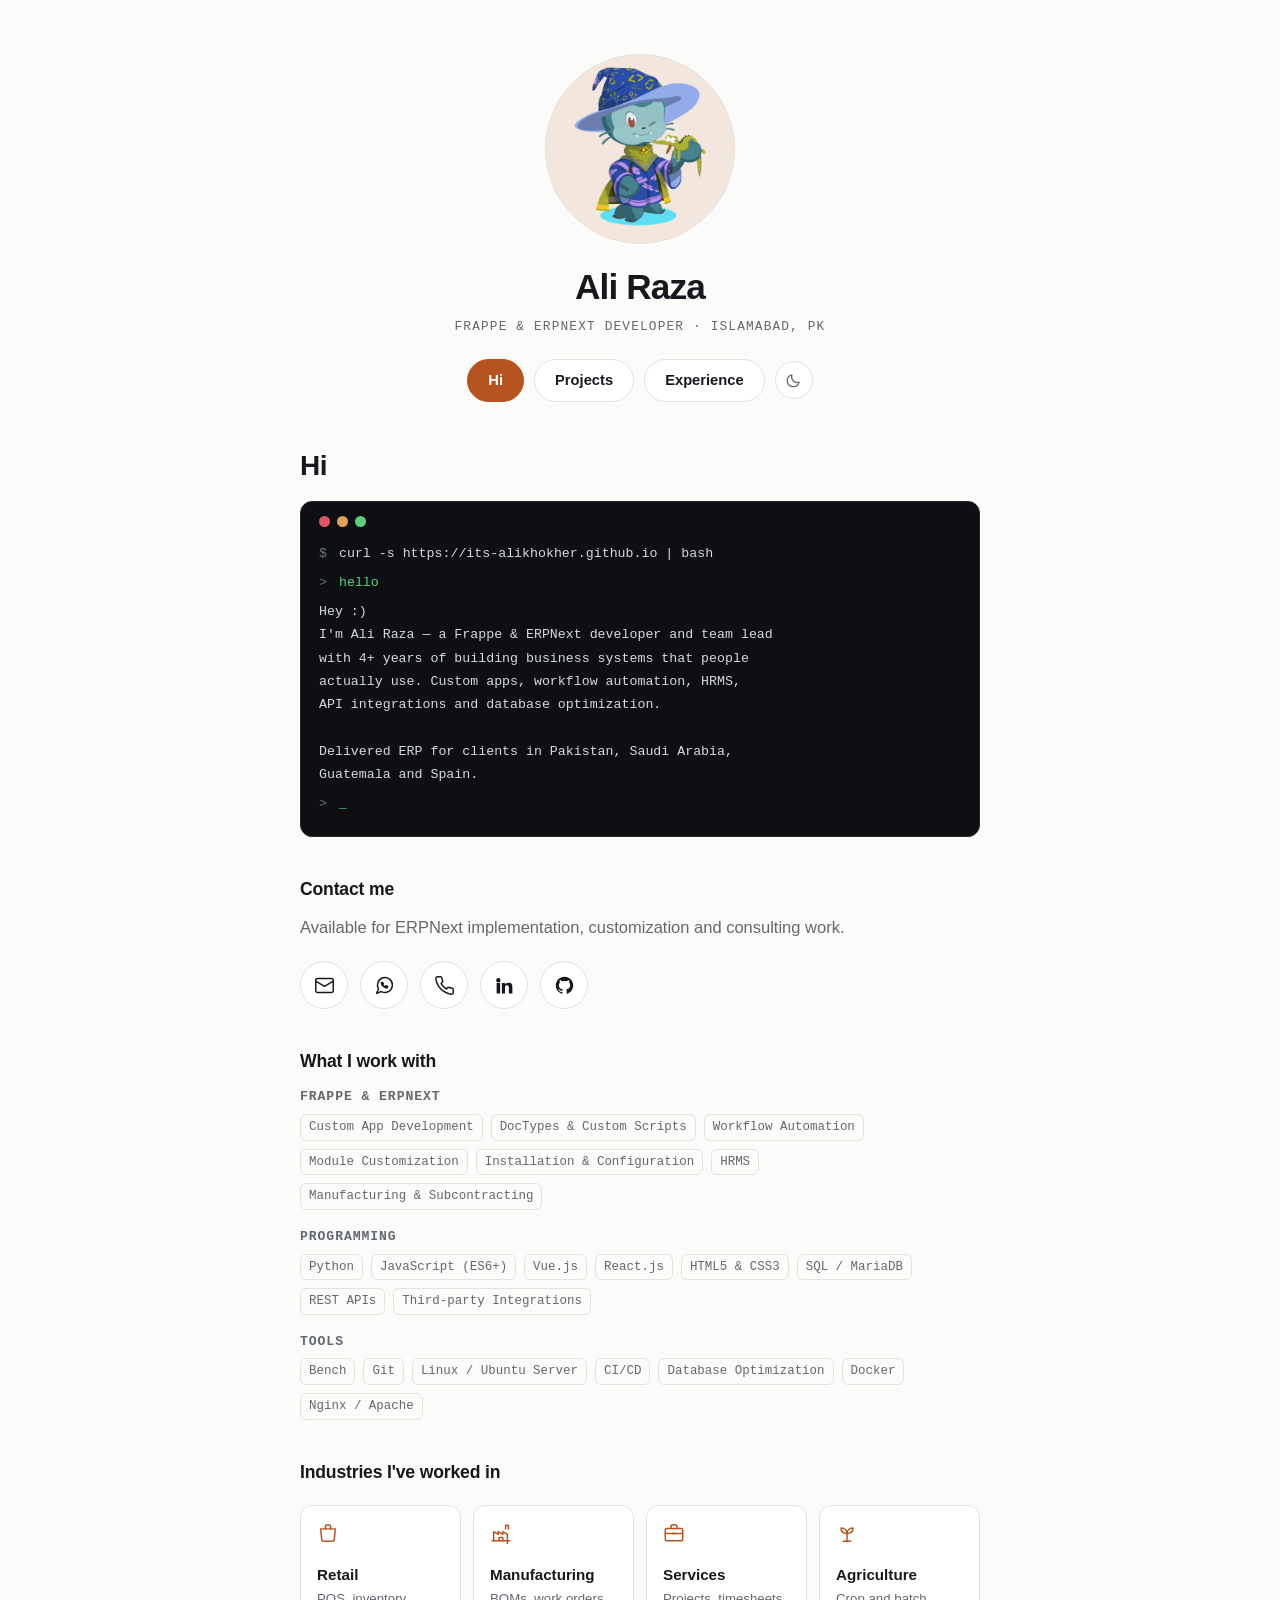
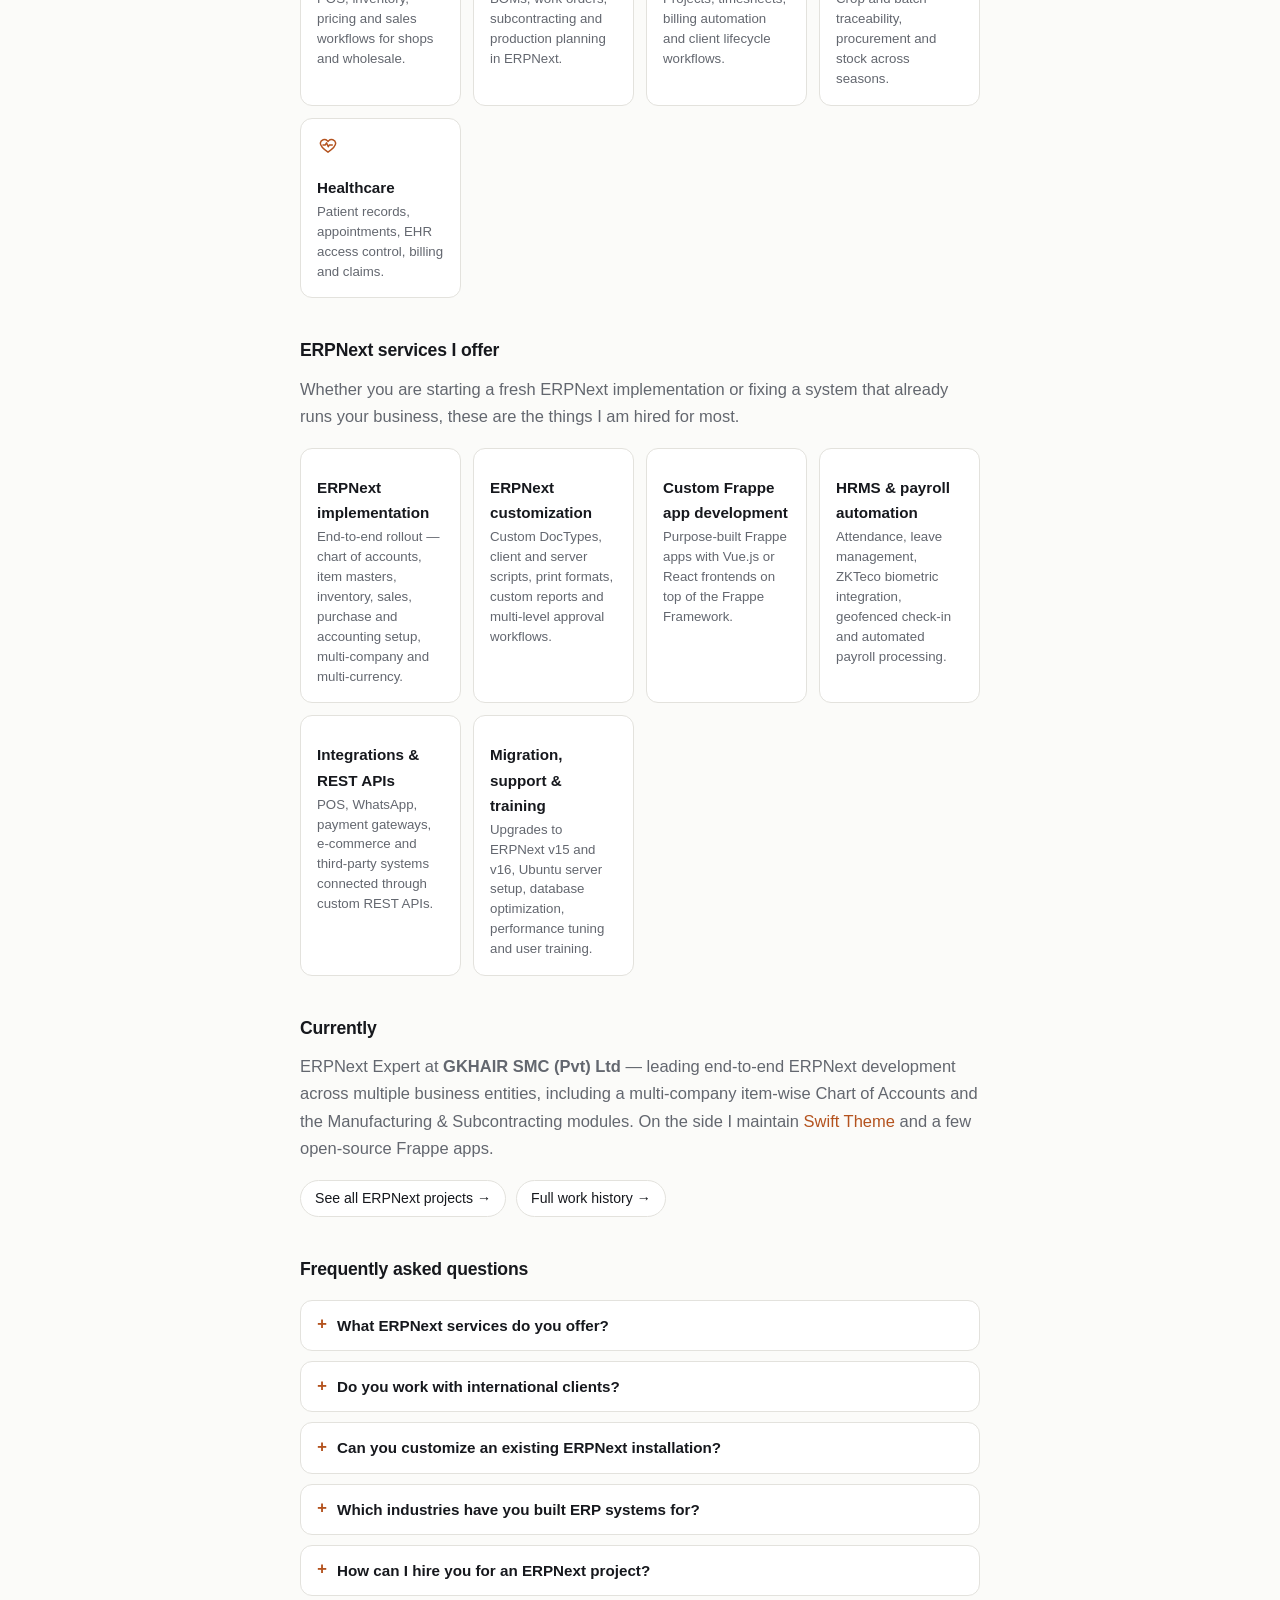
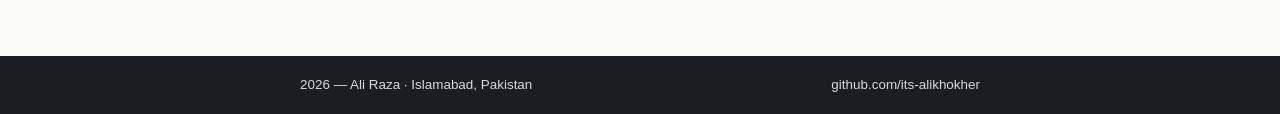
==== commit 289f05d5: "Fix contact section copy" ====
--- a/index.html
+++ b/index.html
@@ -201,7 +201,7 @@
     </div>
 
     <h2>Contact me</h2>
-    <p class="lede">Naye ERPNext project, customization ya consulting ke liye — icon par hover karein.</p>
+    <p class="lede">Available for ERPNext implementation, customization and consulting work.</p>
     <ul class="contact-icons">
       <li>
         <a href="mailto:iamaliraza777@gmail.com" data-tip="iamaliraza777@gmail.com" aria-label="Email: iamaliraza777@gmail.com">
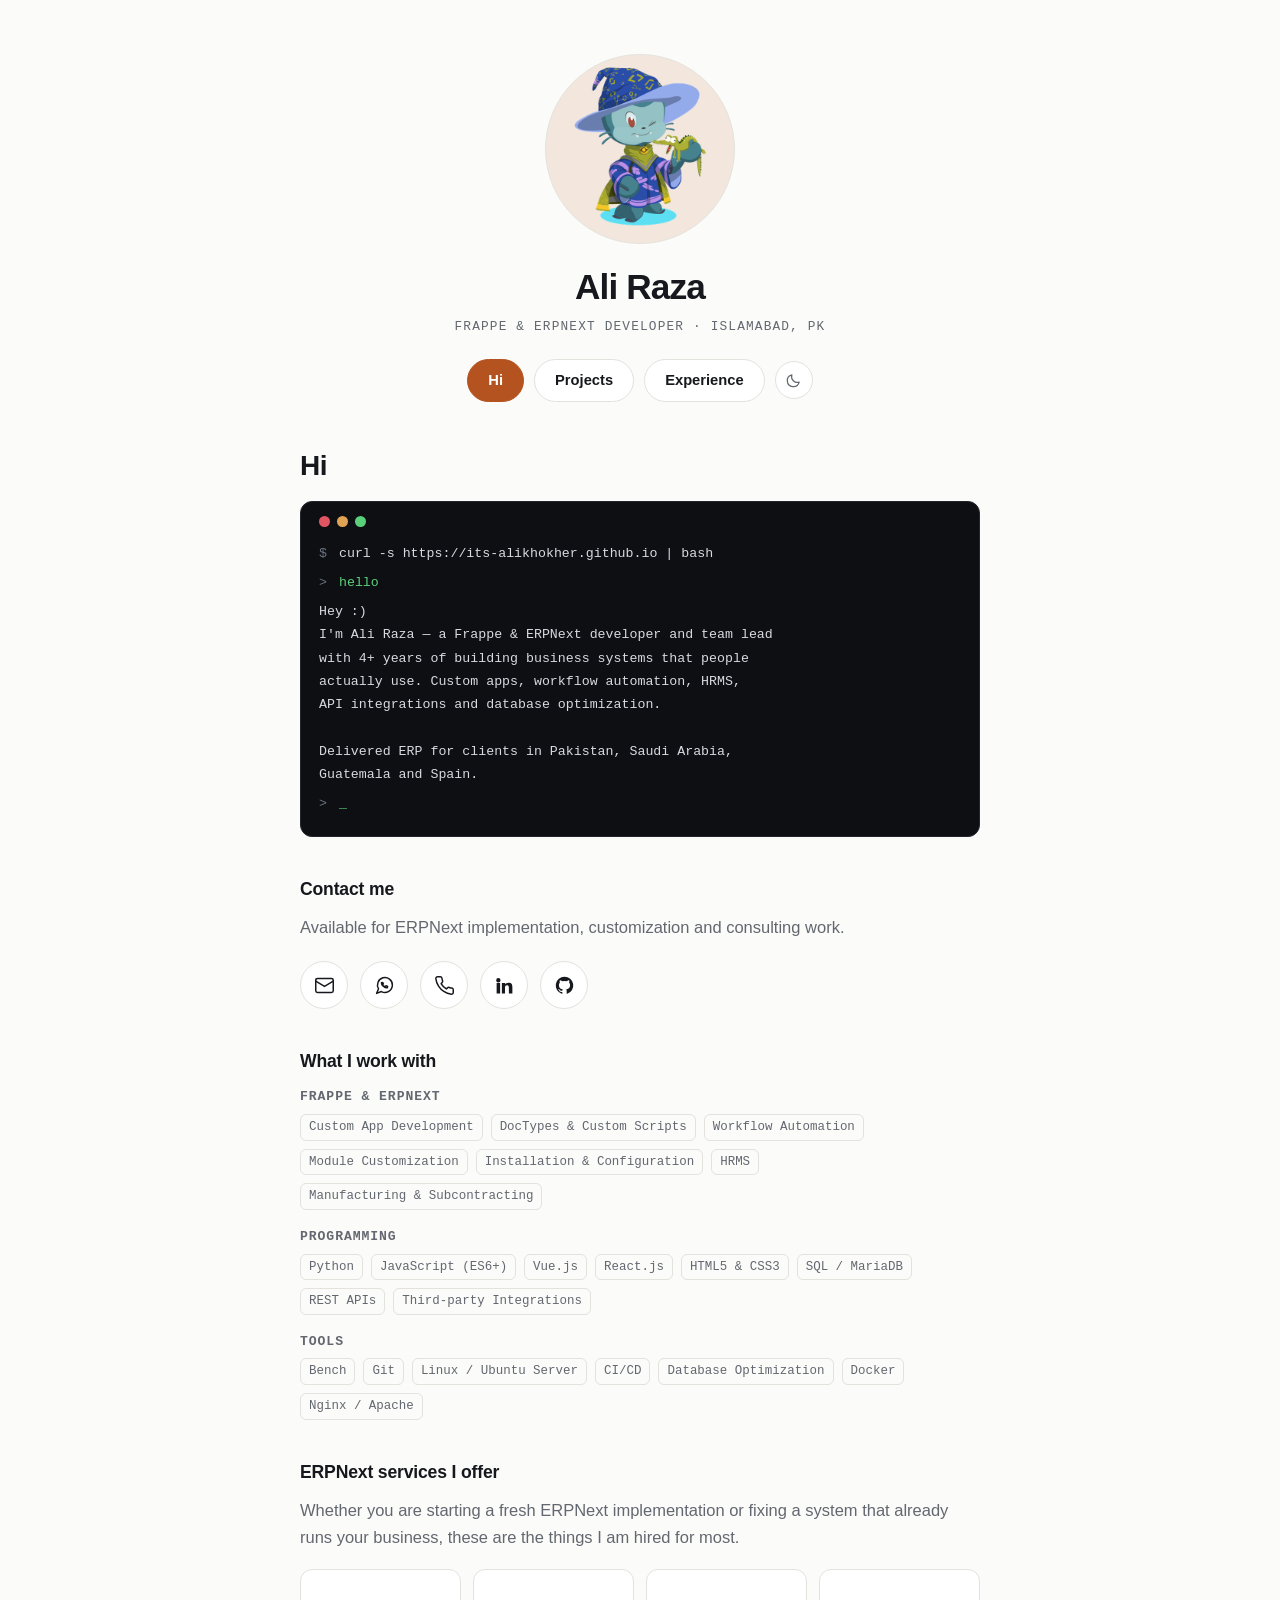
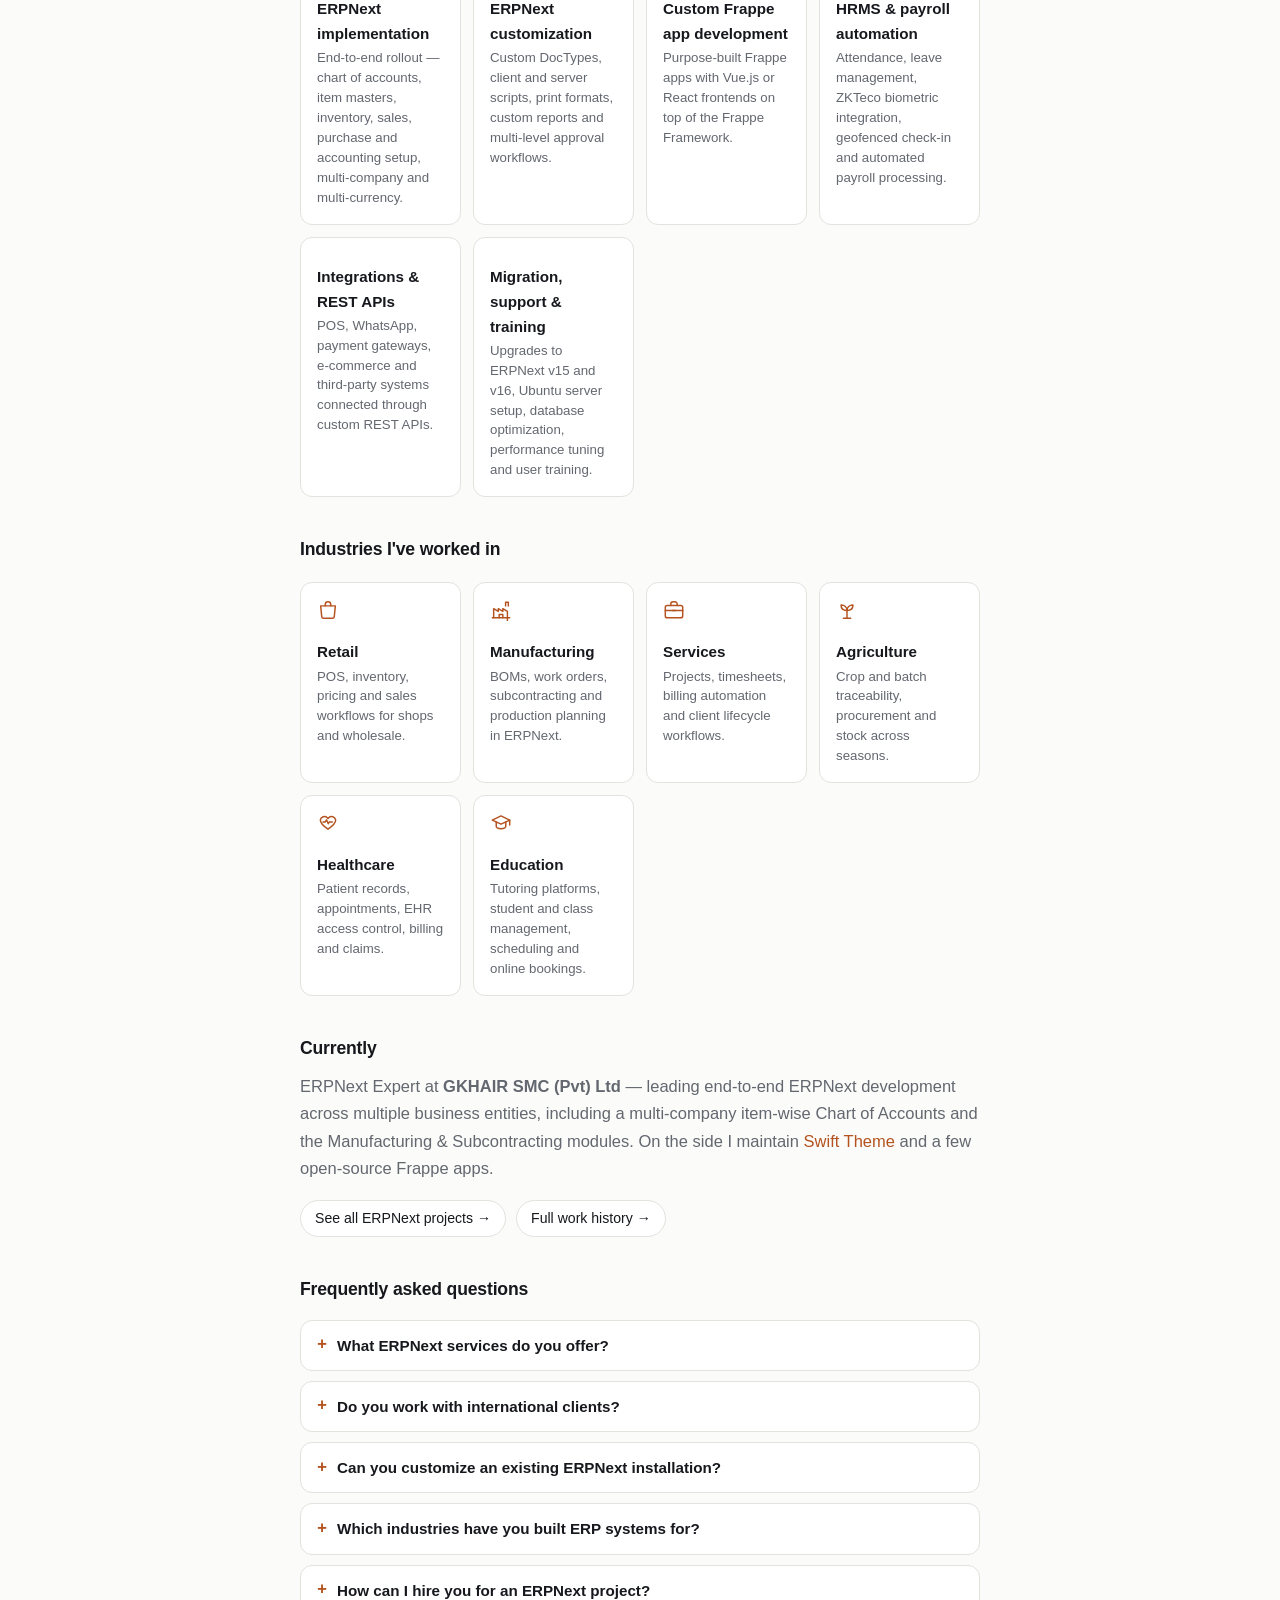
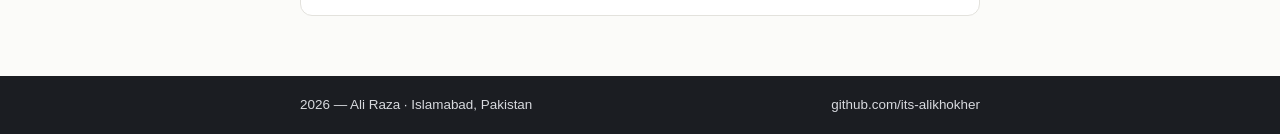
==== commit c3ea1654: "Add Education industry, reorder services before industries, drop hobbies section" ====
--- a/index.html
+++ b/index.html
@@ -4,9 +4,9 @@
 <meta charset="utf-8">
 <meta name="viewport" content="width=device-width, initial-scale=1">
 <title>Ali Raza — Frappe &amp; ERPNext Developer in Islamabad, Pakistan</title>
-<meta name="description" content="Ali Raza is a Frappe &amp; ERPNext developer and team lead in Islamabad, Pakistan, with 4+ years building custom ERP apps, HRMS and workflow automation for retail, manufacturing, services, agriculture and healthcare clients.">
+<meta name="description" content="Ali Raza is a Frappe &amp; ERPNext developer and team lead in Islamabad, Pakistan, with 4+ years building custom ERP apps, HRMS and workflow automation for retail, manufacturing, services, agriculture, education and healthcare clients.">
 <meta name="author" content="Ali Raza">
-<meta name="keywords" content="ERPNext developer, Frappe developer, ERPNext consultant Pakistan, ERPNext implementation, ERPNext customization, ERPNext development services, hire ERPNext developer, Frappe app development, custom DocType, ERPNext HRMS, payroll automation, biometric attendance integration, ERPNext POS, ERPNext migration, ERPNext support, ERPNext training, ERPNext v15, ERPNext v16, Frappe Framework, workflow automation, REST API integration, ERPNext Islamabad, ERPNext Pakistan, ERPNext Saudi Arabia, ERPNext manufacturing, ERPNext retail, ERPNext healthcare, Python developer, Vue.js, React.js, Ali Raza">
+<meta name="keywords" content="ERPNext developer, Frappe developer, ERPNext consultant Pakistan, ERPNext implementation, ERPNext customization, ERPNext development services, hire ERPNext developer, Frappe app development, custom DocType, ERPNext HRMS, payroll automation, biometric attendance integration, ERPNext POS, ERPNext migration, ERPNext support, ERPNext training, ERPNext v15, ERPNext v16, Frappe Framework, workflow automation, REST API integration, ERPNext Islamabad, ERPNext Pakistan, ERPNext Saudi Arabia, ERPNext manufacturing, ERPNext retail, ERPNext healthcare, ERPNext education, Python developer, Vue.js, React.js, Ali Raza">
 <meta name="robots" content="index, follow, max-image-preview:large, max-snippet:-1">
 <meta name="theme-color" content="#101114">
 <link rel="canonical" href="https://its-alikhokher.github.io/">
@@ -59,7 +59,7 @@
     "knowsAbout": [
       "Frappe Framework", "ERPNext", "ERPNext HRMS", "Python", "JavaScript",
       "Vue.js", "React.js", "REST API Integration", "MariaDB", "Workflow Automation",
-      "Retail ERP", "Manufacturing ERP", "Services ERP", "Agriculture ERP", "Healthcare ERP"
+      "Retail ERP", "Manufacturing ERP", "Services ERP", "Agriculture ERP", "Healthcare ERP", "Education ERP"
     ],
     "knowsLanguage": ["English", "Urdu"],
     "sameAs": [
@@ -142,7 +142,7 @@
       "name": "Which industries have you built ERP systems for?",
       "acceptedAnswer": {
         "@type": "Answer",
-        "text": "Retail and wholesale, manufacturing and subcontracting, professional services, agriculture, healthcare and clinic management, government and municipal operations, and non-profit HR platforms."
+        "text": "Retail and wholesale, manufacturing and subcontracting, professional services, agriculture, education and online tutoring, healthcare and clinic management, government and municipal operations, and non-profit HR platforms."
       }
     },
     {
@@ -262,35 +262,6 @@
       </ul>
     </div>
 
-    <h2>Industries I've worked in</h2>
-    <ul class="industries">
-      <li class="industry">
-        <svg viewBox="0 0 24 24" role="img" aria-label="Retail"><path d="M4 7.5h16l-1.15 11.7a2 2 0 0 1-2 1.8H7.15a2 2 0 0 1-2-1.8z"/><path d="M9 7.5V6a3 3 0 0 1 6 0v1.5"/></svg>
-        <strong>Retail</strong>
-        <span>POS, inventory, pricing and sales workflows for shops and wholesale.</span>
-      </li>
-      <li class="industry">
-        <svg viewBox="0 0 24 24" role="img" aria-label="Manufacturing"><path d="M2.5 20.5h19"/><path d="M4 20.5V10.5l5 3v-3l5 3v-3l5 3v10"/><path d="M17 7.5v-4h3v4"/><path d="M10 20.5v-3.5h4v3.5"/></svg>
-        <strong>Manufacturing</strong>
-        <span>BOMs, work orders, subcontracting and production planning in ERPNext.</span>
-      </li>
-      <li class="industry">
-        <svg viewBox="0 0 24 24" role="img" aria-label="Services"><rect x="2.5" y="7" width="19" height="13.5" rx="2"/><path d="M8.5 7V5.5A2.5 2.5 0 0 1 11 3h2a2.5 2.5 0 0 1 2.5 2.5V7"/><path d="M2.5 12.5h19"/><path d="M10.25 12.5h3.5"/></svg>
-        <strong>Services</strong>
-        <span>Projects, timesheets, billing automation and client lifecycle workflows.</span>
-      </li>
-      <li class="industry">
-        <svg viewBox="0 0 24 24" role="img" aria-label="Agriculture"><path d="M12 21v-8.5"/><path d="M12 12.5C12 8.9 9.3 6.5 5.5 6.5c0 3.7 2.4 6 6.5 6z"/><path d="M12 12.5c0-3.6 2.7-6 6.5-6 0 3.7-2.4 6-6.5 6z"/><path d="M8 21h8"/></svg>
-        <strong>Agriculture</strong>
-        <span>Crop and batch traceability, procurement and stock across seasons.</span>
-      </li>
-      <li class="industry">
-        <svg viewBox="0 0 24 24" role="img" aria-label="Healthcare"><path d="M20.4 8.8a4.6 4.6 0 0 0-7.7-2.6L12 7l-.7-.8A4.6 4.6 0 0 0 3.6 8.8c0 4.3 8.4 9.9 8.4 9.9s8.4-5.6 8.4-9.9z"/><path d="M6.5 10.8h2.6L10.4 8.6l1.9 4.2 1.2-2h3.2"/></svg>
-        <strong>Healthcare</strong>
-        <span>Patient records, appointments, EHR access control, billing and claims.</span>
-      </li>
-    </ul>
-
     <h2>ERPNext services I offer</h2>
     <p class="lede">
       Whether you are starting a fresh ERPNext implementation or fixing a system that
@@ -320,6 +291,40 @@
       <li class="industry">
         <strong>Migration, support &amp; training</strong>
         <span>Upgrades to ERPNext v15 and v16, Ubuntu server setup, database optimization, performance tuning and user training.</span>
+      </li>
+    </ul>
+
+    <h2>Industries I've worked in</h2>
+    <ul class="industries">
+      <li class="industry">
+        <svg viewBox="0 0 24 24" role="img" aria-label="Retail"><path d="M4 7.5h16l-1.15 11.7a2 2 0 0 1-2 1.8H7.15a2 2 0 0 1-2-1.8z"/><path d="M9 7.5V6a3 3 0 0 1 6 0v1.5"/></svg>
+        <strong>Retail</strong>
+        <span>POS, inventory, pricing and sales workflows for shops and wholesale.</span>
+      </li>
+      <li class="industry">
+        <svg viewBox="0 0 24 24" role="img" aria-label="Manufacturing"><path d="M2.5 20.5h19"/><path d="M4 20.5V10.5l5 3v-3l5 3v-3l5 3v10"/><path d="M17 7.5v-4h3v4"/><path d="M10 20.5v-3.5h4v3.5"/></svg>
+        <strong>Manufacturing</strong>
+        <span>BOMs, work orders, subcontracting and production planning in ERPNext.</span>
+      </li>
+      <li class="industry">
+        <svg viewBox="0 0 24 24" role="img" aria-label="Services"><rect x="2.5" y="7" width="19" height="13.5" rx="2"/><path d="M8.5 7V5.5A2.5 2.5 0 0 1 11 3h2a2.5 2.5 0 0 1 2.5 2.5V7"/><path d="M2.5 12.5h19"/><path d="M10.25 12.5h3.5"/></svg>
+        <strong>Services</strong>
+        <span>Projects, timesheets, billing automation and client lifecycle workflows.</span>
+      </li>
+      <li class="industry">
+        <svg viewBox="0 0 24 24" role="img" aria-label="Agriculture"><path d="M12 21v-8.5"/><path d="M12 12.5C12 8.9 9.3 6.5 5.5 6.5c0 3.7 2.4 6 6.5 6z"/><path d="M12 12.5c0-3.6 2.7-6 6.5-6 0 3.7-2.4 6-6.5 6z"/><path d="M8 21h8"/></svg>
+        <strong>Agriculture</strong>
+        <span>Crop and batch traceability, procurement and stock across seasons.</span>
+      </li>
+      <li class="industry">
+        <svg viewBox="0 0 24 24" role="img" aria-label="Healthcare"><path d="M20.4 8.8a4.6 4.6 0 0 0-7.7-2.6L12 7l-.7-.8A4.6 4.6 0 0 0 3.6 8.8c0 4.3 8.4 9.9 8.4 9.9s8.4-5.6 8.4-9.9z"/><path d="M6.5 10.8h2.6L10.4 8.6l1.9 4.2 1.2-2h3.2"/></svg>
+        <strong>Healthcare</strong>
+        <span>Patient records, appointments, EHR access control, billing and claims.</span>
+      </li>
+      <li class="industry">
+        <svg viewBox="0 0 24 24" role="img" aria-label="Education"><path d="M2.5 8.8 12 4.3l9.5 4.5L12 13.3 2.5 8.8z"/><path d="M6.8 11v4.6c0 1.4 2.3 2.6 5.2 2.6s5.2-1.2 5.2-2.6V11"/><path d="M21.5 8.8v5.4"/></svg>
+        <strong>Education</strong>
+        <span>Tutoring platforms, student and class management, scheduling and online bookings.</span>
       </li>
     </ul>
 
@@ -361,8 +366,8 @@
       <details>
         <summary>Which industries have you built ERP systems for?</summary>
         <p>Retail and wholesale, manufacturing and subcontracting, professional services,
-        agriculture, healthcare and clinic management, government and municipal operations,
-        and non-profit HR platforms.</p>
+        agriculture, education and online tutoring, healthcare and clinic management,
+        government and municipal operations, and non-profit HR platforms.</p>
       </details>
       <details>
         <summary>How can I hire you for an ERPNext project?</summary>
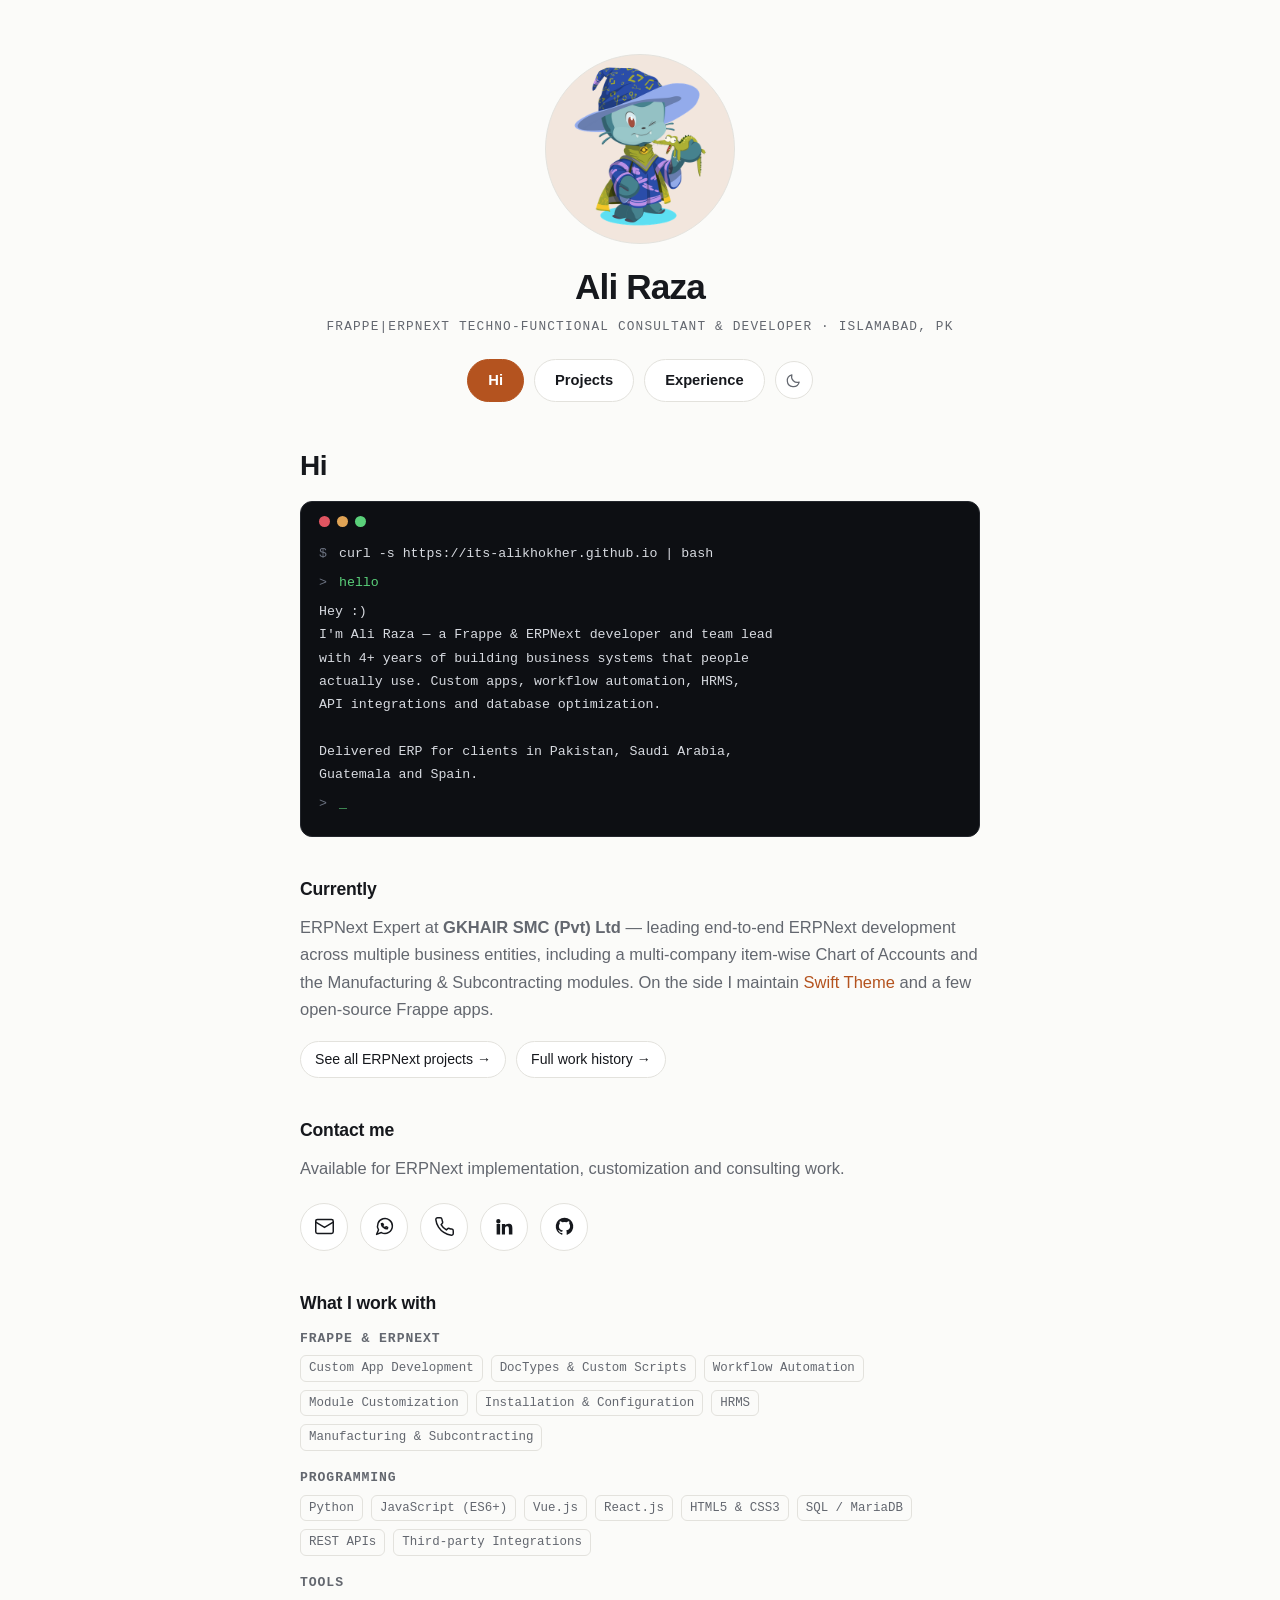
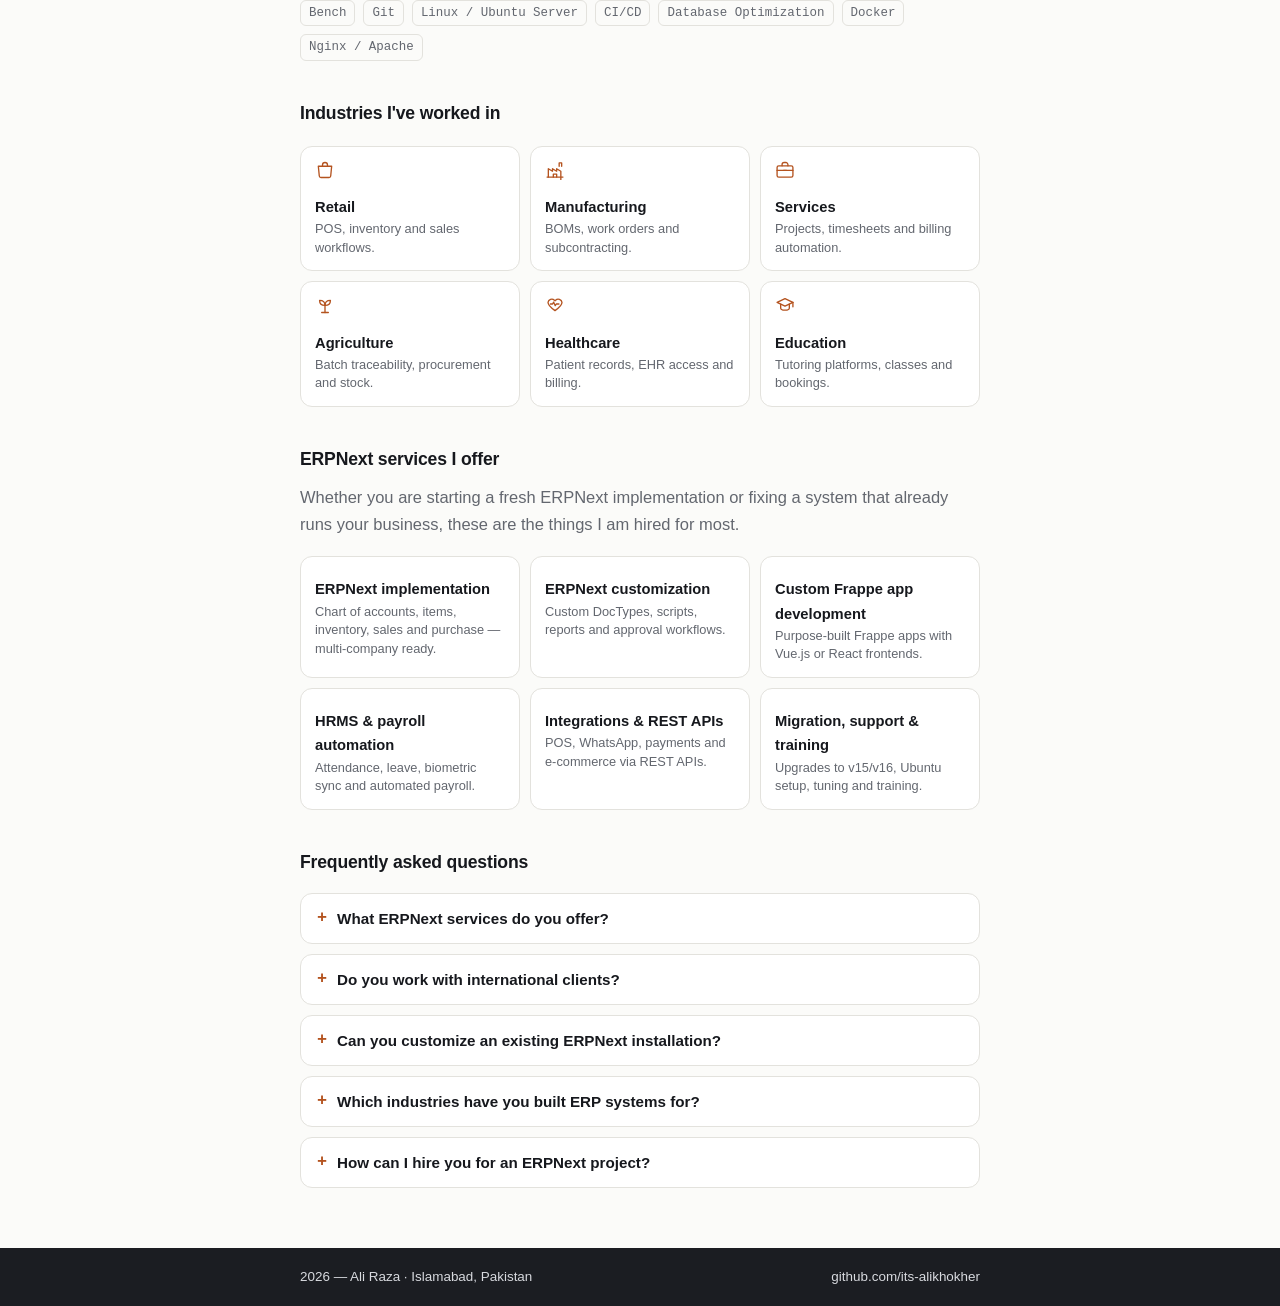
==== commit 681b266c: "Reorder home sections and compact the industry/service cards" ====
--- a/index.html
+++ b/index.html
@@ -40,7 +40,7 @@
     "@type": "Person",
     "@id": "https://its-alikhokher.github.io/#person",
     "name": "Ali Raza",
-    "jobTitle": "Frappe & ERPNext Developer",
+    "jobTitle": "Frappe| ERPNext Techno-Functional & Developer",
     "description": "Team Lead and Techno-Functional Consultant with 4+ years of experience implementing, customizing and maintaining ERPNext systems.",
     "image": "https://its-alikhokher.github.io/assets/ali-raza-frappe-erpnext-developer.jpg",
     "email": "mailto:iamaliraza777@gmail.com",
@@ -100,7 +100,7 @@
     "itemListElement": [
       { "@type": "Offer", "itemOffered": { "@type": "Service", "name": "ERPNext implementation", "description": "End-to-end ERPNext rollout: chart of accounts, item masters, inventory, sales, purchase and accounting setup." } },
       { "@type": "Offer", "itemOffered": { "@type": "Service", "name": "ERPNext customization", "description": "Custom DocTypes, client and server scripts, print formats, reports and multi-level approval workflows." } },
-      { "@type": "Offer", "itemOffered": { "@type": "Service", "name": "Custom Frappe app development", "description": "Purpose-built Frappe apps with Vue.js or React frontends on top of the Frappe Framework." } },
+      { "@type": "Offer", "itemOffered": { "@type": "Service", "name": "Custom Frappe app development", "description": "Purpose-built Frappe apps with Vue.js or React frontends." } },
       { "@type": "Offer", "itemOffered": { "@type": "Service", "name": "ERPNext HRMS and payroll", "description": "Attendance, leave management, biometric device integration and automated payroll processing." } },
       { "@type": "Offer", "itemOffered": { "@type": "Service", "name": "ERPNext integrations", "description": "REST API integrations with POS, WhatsApp, payment gateways, e-commerce and third-party systems." } },
       { "@type": "Offer", "itemOffered": { "@type": "Service", "name": "ERPNext migration, support and training", "description": "Version upgrades to ERPNext v15 and v16, server setup on Ubuntu, performance tuning and user training." } }
@@ -168,7 +168,7 @@
       </div>
     </div>
     <p class="site-name"><a href="./">Ali Raza</a></p>
-    <p class="site-role">Frappe &amp; ERPNext Developer · Islamabad, PK</p>
+    <p class="site-role">Frappe|ERPNext Techno-Functional Consultant & Developer · Islamabad, PK</p>
     <nav class="site-nav">
       <ul>
         <li><a href="./" class="active" aria-current="page">Hi</a></li>
@@ -199,134 +199,6 @@
 Guatemala and Spain.</code></pre>
       <pre data-prefix="&gt;"><code class="ok cursor"></code></pre>
     </div>
-
-    <h2>Contact me</h2>
-    <p class="lede">Available for ERPNext implementation, customization and consulting work.</p>
-    <ul class="contact-icons">
-      <li>
-        <a href="mailto:iamaliraza777@gmail.com" data-tip="iamaliraza777@gmail.com" aria-label="Email: iamaliraza777@gmail.com">
-          <svg viewBox="0 0 24 24" aria-hidden="true"><rect x="2" y="4" width="20" height="16" rx="2"/><path d="m2 7 10 6 10-6"/></svg>
-          <span class="visually-hidden">iamaliraza777@gmail.com</span>
-        </a>
-      </li>
-      <li>
-        <a href="https://wa.me/923327773477" rel="noopener" data-tip="WhatsApp: +92 332 7773477" aria-label="WhatsApp: +92 332 7773477">
-          <svg viewBox="0 0 24 24" aria-hidden="true"><path d="M21 11.5a8.5 8.5 0 0 1-12.6 7.4L3 21l2.2-5.2A8.5 8.5 0 1 1 21 11.5z"/><path d="M8.6 9.2c.3 2.2 2 3.9 4.2 4.2l1-1.2 1.8.8-.3 1.5c-2.9.5-6.3-2.6-6.8-5.6l1.5-.4.8 1.8z"/></svg>
-          <span class="visually-hidden">WhatsApp +92 332 7773477</span>
-        </a>
-      </li>
-      <li>
-        <a href="tel:+923327773477" data-tip="+92 332 7773477" aria-label="Phone: +92 332 7773477">
-          <svg viewBox="0 0 24 24" aria-hidden="true"><path d="M22 16.9v3a2 2 0 0 1-2.2 2 19.8 19.8 0 0 1-8.6-3.1 19.5 19.5 0 0 1-6-6A19.8 19.8 0 0 1 2.1 4.2 2 2 0 0 1 4.1 2h3a2 2 0 0 1 2 1.7c.1 1 .4 1.9.7 2.8a2 2 0 0 1-.5 2.1L8.1 9.9a16 16 0 0 0 6 6l1.3-1.2a2 2 0 0 1 2.1-.5c.9.3 1.8.6 2.8.7a2 2 0 0 1 1.7 2z"/></svg>
-          <span class="visually-hidden">+92 332 7773477</span>
-        </a>
-      </li>
-      <li>
-        <a href="https://www.linkedin.com/in/ali-raza-643520217/" rel="me noopener" data-tip="linkedin.com/in/ali-raza-643520217" aria-label="LinkedIn profile">
-          <svg viewBox="0 0 24 24" class="filled" aria-hidden="true"><path d="M4.98 3.5a2.5 2.5 0 1 1 0 5 2.5 2.5 0 0 1 0-5zM3 9h4v12H3zM9 9h3.8v1.7h.05c.53-.95 1.83-1.95 3.75-1.95C20.4 8.75 21 11 21 14.1V21h-4v-6.1c0-1.45-.03-3.3-2.05-3.3-2.05 0-2.37 1.57-2.37 3.2V21H9z"/></svg>
-          <span class="visually-hidden">LinkedIn</span>
-        </a>
-      </li>
-      <li>
-        <a href="https://github.com/its-alikhokher" rel="me noopener" data-tip="github.com/its-alikhokher" aria-label="GitHub profile">
-          <svg viewBox="0 0 24 24" class="filled" aria-hidden="true"><path d="M12 2a10 10 0 0 0-3.16 19.49c.5.09.68-.22.68-.48l-.01-1.7c-2.78.6-3.37-1.34-3.37-1.34-.45-1.16-1.11-1.47-1.11-1.47-.91-.62.07-.6.07-.6 1 .07 1.53 1.03 1.53 1.03.9 1.53 2.34 1.09 2.91.83.09-.65.35-1.09.63-1.34-2.22-.25-4.56-1.11-4.56-4.95 0-1.09.39-1.99 1.03-2.69-.1-.25-.45-1.27.1-2.65 0 0 .84-.27 2.75 1.03a9.5 9.5 0 0 1 5 0c1.91-1.3 2.75-1.03 2.75-1.03.55 1.38.2 2.4.1 2.65.64.7 1.03 1.6 1.03 2.69 0 3.85-2.34 4.7-4.57 4.95.36.31.68.92.68 1.85l-.01 2.75c0 .27.18.58.69.48A10 10 0 0 0 12 2z"/></svg>
-          <span class="visually-hidden">GitHub</span>
-        </a>
-      </li>
-    </ul>
-
-    <h2>What I work with</h2>
-
-    <div class="skill-group">
-      <h3>Frappe &amp; ERPNext</h3>
-      <ul class="stack">
-        <li>Custom App Development</li><li>DocTypes &amp; Custom Scripts</li>
-        <li>Workflow Automation</li><li>Module Customization</li>
-        <li>Installation &amp; Configuration</li><li>HRMS</li><li>Manufacturing &amp; Subcontracting</li>
-      </ul>
-    </div>
-
-    <div class="skill-group">
-      <h3>Programming</h3>
-      <ul class="stack">
-        <li>Python</li><li>JavaScript (ES6+)</li><li>Vue.js</li><li>React.js</li>
-        <li>HTML5 &amp; CSS3</li><li>SQL / MariaDB</li><li>REST APIs</li><li>Third-party Integrations</li>
-      </ul>
-    </div>
-
-    <div class="skill-group">
-      <h3>Tools</h3>
-      <ul class="stack">
-        <li>Bench</li><li>Git</li><li>Linux / Ubuntu Server</li><li>CI/CD</li>
-        <li>Database Optimization</li><li>Docker</li><li>Nginx / Apache</li>
-      </ul>
-    </div>
-
-    <h2>ERPNext services I offer</h2>
-    <p class="lede">
-      Whether you are starting a fresh ERPNext implementation or fixing a system that
-      already runs your business, these are the things I am hired for most.
-    </p>
-    <ul class="industries">
-      <li class="industry">
-        <strong>ERPNext implementation</strong>
-        <span>End-to-end rollout — chart of accounts, item masters, inventory, sales, purchase and accounting setup, multi-company and multi-currency.</span>
-      </li>
-      <li class="industry">
-        <strong>ERPNext customization</strong>
-        <span>Custom DocTypes, client and server scripts, print formats, custom reports and multi-level approval workflows.</span>
-      </li>
-      <li class="industry">
-        <strong>Custom Frappe app development</strong>
-        <span>Purpose-built Frappe apps with Vue.js or React frontends on top of the Frappe Framework.</span>
-      </li>
-      <li class="industry">
-        <strong>HRMS &amp; payroll automation</strong>
-        <span>Attendance, leave management, ZKTeco biometric integration, geofenced check-in and automated payroll processing.</span>
-      </li>
-      <li class="industry">
-        <strong>Integrations &amp; REST APIs</strong>
-        <span>POS, WhatsApp, payment gateways, e-commerce and third-party systems connected through custom REST APIs.</span>
-      </li>
-      <li class="industry">
-        <strong>Migration, support &amp; training</strong>
-        <span>Upgrades to ERPNext v15 and v16, Ubuntu server setup, database optimization, performance tuning and user training.</span>
-      </li>
-    </ul>
-
-    <h2>Industries I've worked in</h2>
-    <ul class="industries">
-      <li class="industry">
-        <svg viewBox="0 0 24 24" role="img" aria-label="Retail"><path d="M4 7.5h16l-1.15 11.7a2 2 0 0 1-2 1.8H7.15a2 2 0 0 1-2-1.8z"/><path d="M9 7.5V6a3 3 0 0 1 6 0v1.5"/></svg>
-        <strong>Retail</strong>
-        <span>POS, inventory, pricing and sales workflows for shops and wholesale.</span>
-      </li>
-      <li class="industry">
-        <svg viewBox="0 0 24 24" role="img" aria-label="Manufacturing"><path d="M2.5 20.5h19"/><path d="M4 20.5V10.5l5 3v-3l5 3v-3l5 3v10"/><path d="M17 7.5v-4h3v4"/><path d="M10 20.5v-3.5h4v3.5"/></svg>
-        <strong>Manufacturing</strong>
-        <span>BOMs, work orders, subcontracting and production planning in ERPNext.</span>
-      </li>
-      <li class="industry">
-        <svg viewBox="0 0 24 24" role="img" aria-label="Services"><rect x="2.5" y="7" width="19" height="13.5" rx="2"/><path d="M8.5 7V5.5A2.5 2.5 0 0 1 11 3h2a2.5 2.5 0 0 1 2.5 2.5V7"/><path d="M2.5 12.5h19"/><path d="M10.25 12.5h3.5"/></svg>
-        <strong>Services</strong>
-        <span>Projects, timesheets, billing automation and client lifecycle workflows.</span>
-      </li>
-      <li class="industry">
-        <svg viewBox="0 0 24 24" role="img" aria-label="Agriculture"><path d="M12 21v-8.5"/><path d="M12 12.5C12 8.9 9.3 6.5 5.5 6.5c0 3.7 2.4 6 6.5 6z"/><path d="M12 12.5c0-3.6 2.7-6 6.5-6 0 3.7-2.4 6-6.5 6z"/><path d="M8 21h8"/></svg>
-        <strong>Agriculture</strong>
-        <span>Crop and batch traceability, procurement and stock across seasons.</span>
-      </li>
-      <li class="industry">
-        <svg viewBox="0 0 24 24" role="img" aria-label="Healthcare"><path d="M20.4 8.8a4.6 4.6 0 0 0-7.7-2.6L12 7l-.7-.8A4.6 4.6 0 0 0 3.6 8.8c0 4.3 8.4 9.9 8.4 9.9s8.4-5.6 8.4-9.9z"/><path d="M6.5 10.8h2.6L10.4 8.6l1.9 4.2 1.2-2h3.2"/></svg>
-        <strong>Healthcare</strong>
-        <span>Patient records, appointments, EHR access control, billing and claims.</span>
-      </li>
-      <li class="industry">
-        <svg viewBox="0 0 24 24" role="img" aria-label="Education"><path d="M2.5 8.8 12 4.3l9.5 4.5L12 13.3 2.5 8.8z"/><path d="M6.8 11v4.6c0 1.4 2.3 2.6 5.2 2.6s5.2-1.2 5.2-2.6V11"/><path d="M21.5 8.8v5.4"/></svg>
-        <strong>Education</strong>
-        <span>Tutoring platforms, student and class management, scheduling and online bookings.</span>
-      </li>
-    </ul>
 
     <h2>Currently</h2>
     <p class="lede">
@@ -342,6 +214,134 @@
       <li><a href="experience/">Full work history →</a></li>
     </ul>
 
+    <h2>Contact me</h2>
+    <p class="lede">Available for ERPNext implementation, customization and consulting work.</p>
+    <ul class="contact-icons">
+      <li>
+        <a href="mailto:iamaliraza777@gmail.com" data-tip="iamaliraza777@gmail.com" aria-label="Email: iamaliraza777@gmail.com">
+          <svg viewBox="0 0 24 24" aria-hidden="true"><rect x="2" y="4" width="20" height="16" rx="2"/><path d="m2 7 10 6 10-6"/></svg>
+          <span class="visually-hidden">iamaliraza777@gmail.com</span>
+        </a>
+      </li>
+      <li>
+        <a href="https://wa.me/923327773477" rel="noopener" data-tip="WhatsApp: +92 332 7773477" aria-label="WhatsApp: +92 332 7773477">
+          <svg viewBox="0 0 24 24" aria-hidden="true"><path d="M21 11.5a8.5 8.5 0 0 1-12.6 7.4L3 21l2.2-5.2A8.5 8.5 0 1 1 21 11.5z"/><path d="M8.6 9.2c.3 2.2 2 3.9 4.2 4.2l1-1.2 1.8.8-.3 1.5c-2.9.5-6.3-2.6-6.8-5.6l1.5-.4.8 1.8z"/></svg>
+          <span class="visually-hidden">WhatsApp +92 332 7773477</span>
+        </a>
+      </li>
+      <li>
+        <a href="tel:+923327773477" data-tip="+92 332 7773477" aria-label="Phone: +92 332 7773477">
+          <svg viewBox="0 0 24 24" aria-hidden="true"><path d="M22 16.9v3a2 2 0 0 1-2.2 2 19.8 19.8 0 0 1-8.6-3.1 19.5 19.5 0 0 1-6-6A19.8 19.8 0 0 1 2.1 4.2 2 2 0 0 1 4.1 2h3a2 2 0 0 1 2 1.7c.1 1 .4 1.9.7 2.8a2 2 0 0 1-.5 2.1L8.1 9.9a16 16 0 0 0 6 6l1.3-1.2a2 2 0 0 1 2.1-.5c.9.3 1.8.6 2.8.7a2 2 0 0 1 1.7 2z"/></svg>
+          <span class="visually-hidden">+92 332 7773477</span>
+        </a>
+      </li>
+      <li>
+        <a href="https://www.linkedin.com/in/ali-raza-643520217/" rel="me noopener" data-tip="linkedin.com/in/ali-raza-643520217" aria-label="LinkedIn profile">
+          <svg viewBox="0 0 24 24" class="filled" aria-hidden="true"><path d="M4.98 3.5a2.5 2.5 0 1 1 0 5 2.5 2.5 0 0 1 0-5zM3 9h4v12H3zM9 9h3.8v1.7h.05c.53-.95 1.83-1.95 3.75-1.95C20.4 8.75 21 11 21 14.1V21h-4v-6.1c0-1.45-.03-3.3-2.05-3.3-2.05 0-2.37 1.57-2.37 3.2V21H9z"/></svg>
+          <span class="visually-hidden">LinkedIn</span>
+        </a>
+      </li>
+      <li>
+        <a href="https://github.com/its-alikhokher" rel="me noopener" data-tip="github.com/its-alikhokher" aria-label="GitHub profile">
+          <svg viewBox="0 0 24 24" class="filled" aria-hidden="true"><path d="M12 2a10 10 0 0 0-3.16 19.49c.5.09.68-.22.68-.48l-.01-1.7c-2.78.6-3.37-1.34-3.37-1.34-.45-1.16-1.11-1.47-1.11-1.47-.91-.62.07-.6.07-.6 1 .07 1.53 1.03 1.53 1.03.9 1.53 2.34 1.09 2.91.83.09-.65.35-1.09.63-1.34-2.22-.25-4.56-1.11-4.56-4.95 0-1.09.39-1.99 1.03-2.69-.1-.25-.45-1.27.1-2.65 0 0 .84-.27 2.75 1.03a9.5 9.5 0 0 1 5 0c1.91-1.3 2.75-1.03 2.75-1.03.55 1.38.2 2.4.1 2.65.64.7 1.03 1.6 1.03 2.69 0 3.85-2.34 4.7-4.57 4.95.36.31.68.92.68 1.85l-.01 2.75c0 .27.18.58.69.48A10 10 0 0 0 12 2z"/></svg>
+          <span class="visually-hidden">GitHub</span>
+        </a>
+      </li>
+    </ul>
+
+    <h2>What I work with</h2>
+
+    <div class="skill-group">
+      <h3>Frappe &amp; ERPNext</h3>
+      <ul class="stack">
+        <li>Custom App Development</li><li>DocTypes &amp; Custom Scripts</li>
+        <li>Workflow Automation</li><li>Module Customization</li>
+        <li>Installation &amp; Configuration</li><li>HRMS</li><li>Manufacturing &amp; Subcontracting</li>
+      </ul>
+    </div>
+
+    <div class="skill-group">
+      <h3>Programming</h3>
+      <ul class="stack">
+        <li>Python</li><li>JavaScript (ES6+)</li><li>Vue.js</li><li>React.js</li>
+        <li>HTML5 &amp; CSS3</li><li>SQL / MariaDB</li><li>REST APIs</li><li>Third-party Integrations</li>
+      </ul>
+    </div>
+
+    <div class="skill-group">
+      <h3>Tools</h3>
+      <ul class="stack">
+        <li>Bench</li><li>Git</li><li>Linux / Ubuntu Server</li><li>CI/CD</li>
+        <li>Database Optimization</li><li>Docker</li><li>Nginx / Apache</li>
+      </ul>
+    </div>
+
+    <h2>Industries I've worked in</h2>
+    <ul class="industries">
+      <li class="industry">
+        <svg viewBox="0 0 24 24" role="img" aria-label="Retail"><path d="M4 7.5h16l-1.15 11.7a2 2 0 0 1-2 1.8H7.15a2 2 0 0 1-2-1.8z"/><path d="M9 7.5V6a3 3 0 0 1 6 0v1.5"/></svg>
+        <strong>Retail</strong>
+        <span>POS, inventory and sales workflows.</span>
+      </li>
+      <li class="industry">
+        <svg viewBox="0 0 24 24" role="img" aria-label="Manufacturing"><path d="M2.5 20.5h19"/><path d="M4 20.5V10.5l5 3v-3l5 3v-3l5 3v10"/><path d="M17 7.5v-4h3v4"/><path d="M10 20.5v-3.5h4v3.5"/></svg>
+        <strong>Manufacturing</strong>
+        <span>BOMs, work orders and subcontracting.</span>
+      </li>
+      <li class="industry">
+        <svg viewBox="0 0 24 24" role="img" aria-label="Services"><rect x="2.5" y="7" width="19" height="13.5" rx="2"/><path d="M8.5 7V5.5A2.5 2.5 0 0 1 11 3h2a2.5 2.5 0 0 1 2.5 2.5V7"/><path d="M2.5 12.5h19"/><path d="M10.25 12.5h3.5"/></svg>
+        <strong>Services</strong>
+        <span>Projects, timesheets and billing automation.</span>
+      </li>
+      <li class="industry">
+        <svg viewBox="0 0 24 24" role="img" aria-label="Agriculture"><path d="M12 21v-8.5"/><path d="M12 12.5C12 8.9 9.3 6.5 5.5 6.5c0 3.7 2.4 6 6.5 6z"/><path d="M12 12.5c0-3.6 2.7-6 6.5-6 0 3.7-2.4 6-6.5 6z"/><path d="M8 21h8"/></svg>
+        <strong>Agriculture</strong>
+        <span>Batch traceability, procurement and stock.</span>
+      </li>
+      <li class="industry">
+        <svg viewBox="0 0 24 24" role="img" aria-label="Healthcare"><path d="M20.4 8.8a4.6 4.6 0 0 0-7.7-2.6L12 7l-.7-.8A4.6 4.6 0 0 0 3.6 8.8c0 4.3 8.4 9.9 8.4 9.9s8.4-5.6 8.4-9.9z"/><path d="M6.5 10.8h2.6L10.4 8.6l1.9 4.2 1.2-2h3.2"/></svg>
+        <strong>Healthcare</strong>
+        <span>Patient records, EHR access and billing.</span>
+      </li>
+      <li class="industry">
+        <svg viewBox="0 0 24 24" role="img" aria-label="Education"><path d="M2.5 8.8 12 4.3l9.5 4.5L12 13.3 2.5 8.8z"/><path d="M6.8 11v4.6c0 1.4 2.3 2.6 5.2 2.6s5.2-1.2 5.2-2.6V11"/><path d="M21.5 8.8v5.4"/></svg>
+        <strong>Education</strong>
+        <span>Tutoring platforms, classes and bookings.</span>
+      </li>
+    </ul>
+
+    <h2>ERPNext services I offer</h2>
+    <p class="lede">
+      Whether you are starting a fresh ERPNext implementation or fixing a system that
+      already runs your business, these are the things I am hired for most.
+    </p>
+    <ul class="industries">
+      <li class="industry">
+        <strong>ERPNext implementation</strong>
+        <span>Chart of accounts, items, inventory, sales and purchase — multi-company ready.</span>
+      </li>
+      <li class="industry">
+        <strong>ERPNext customization</strong>
+        <span>Custom DocTypes, scripts, reports and approval workflows.</span>
+      </li>
+      <li class="industry">
+        <strong>Custom Frappe app development</strong>
+        <span>Purpose-built Frappe apps with Vue.js or React frontends.</span>
+      </li>
+      <li class="industry">
+        <strong>HRMS &amp; payroll automation</strong>
+        <span>Attendance, leave, biometric sync and automated payroll.</span>
+      </li>
+      <li class="industry">
+        <strong>Integrations &amp; REST APIs</strong>
+        <span>POS, WhatsApp, payments and e-commerce via REST APIs.</span>
+      </li>
+      <li class="industry">
+        <strong>Migration, support &amp; training</strong>
+        <span>Upgrades to v15/v16, Ubuntu setup, tuning and training.</span>
+      </li>
+    </ul>
+
     <h2>Frequently asked questions</h2>
     <div class="faq">
       <details>
--- a/assets/style.css
+++ b/assets/style.css
@@ -300,8 +300,8 @@
 /* ---------- industries ---------- */
 .industries {
   display: grid;
-  grid-template-columns: repeat(auto-fit, minmax(160px, 1fr));
-  gap: 12px;
+  grid-template-columns: repeat(auto-fit, minmax(190px, 1fr));
+  gap: 10px;
   list-style: none;
   padding: 0;
   margin: 18px 0 0;
@@ -311,14 +311,14 @@
   border: 1px solid var(--line);
   background: var(--bg-soft);
   border-radius: var(--radius);
-  padding: 16px;
+  padding: 13px 14px;
   transition: border-color 0.15s ease, transform 0.15s ease;
 }
 .industry:hover { border-color: var(--accent); transform: translateY(-2px); }
 
 .industry svg {
-  width: 22px;
-  height: 22px;
+  width: 20px;
+  height: 20px;
   stroke: var(--accent);
   fill: none;
   stroke-width: 1.6;
@@ -326,8 +326,8 @@
   stroke-linejoin: round;
 }
 
-.industry strong { display: block; font-size: 0.95rem; margin: 10px 0 2px; }
-.industry span { display: block; color: var(--muted); font-size: 0.83rem; line-height: 1.5; }
+.industry strong { display: block; font-size: 0.92rem; margin: 7px 0 1px; }
+.industry span { display: block; color: var(--muted); font-size: 0.8rem; line-height: 1.45; }
 
 /* ---------- FAQ ---------- */
 .faq { margin-top: 16px; }
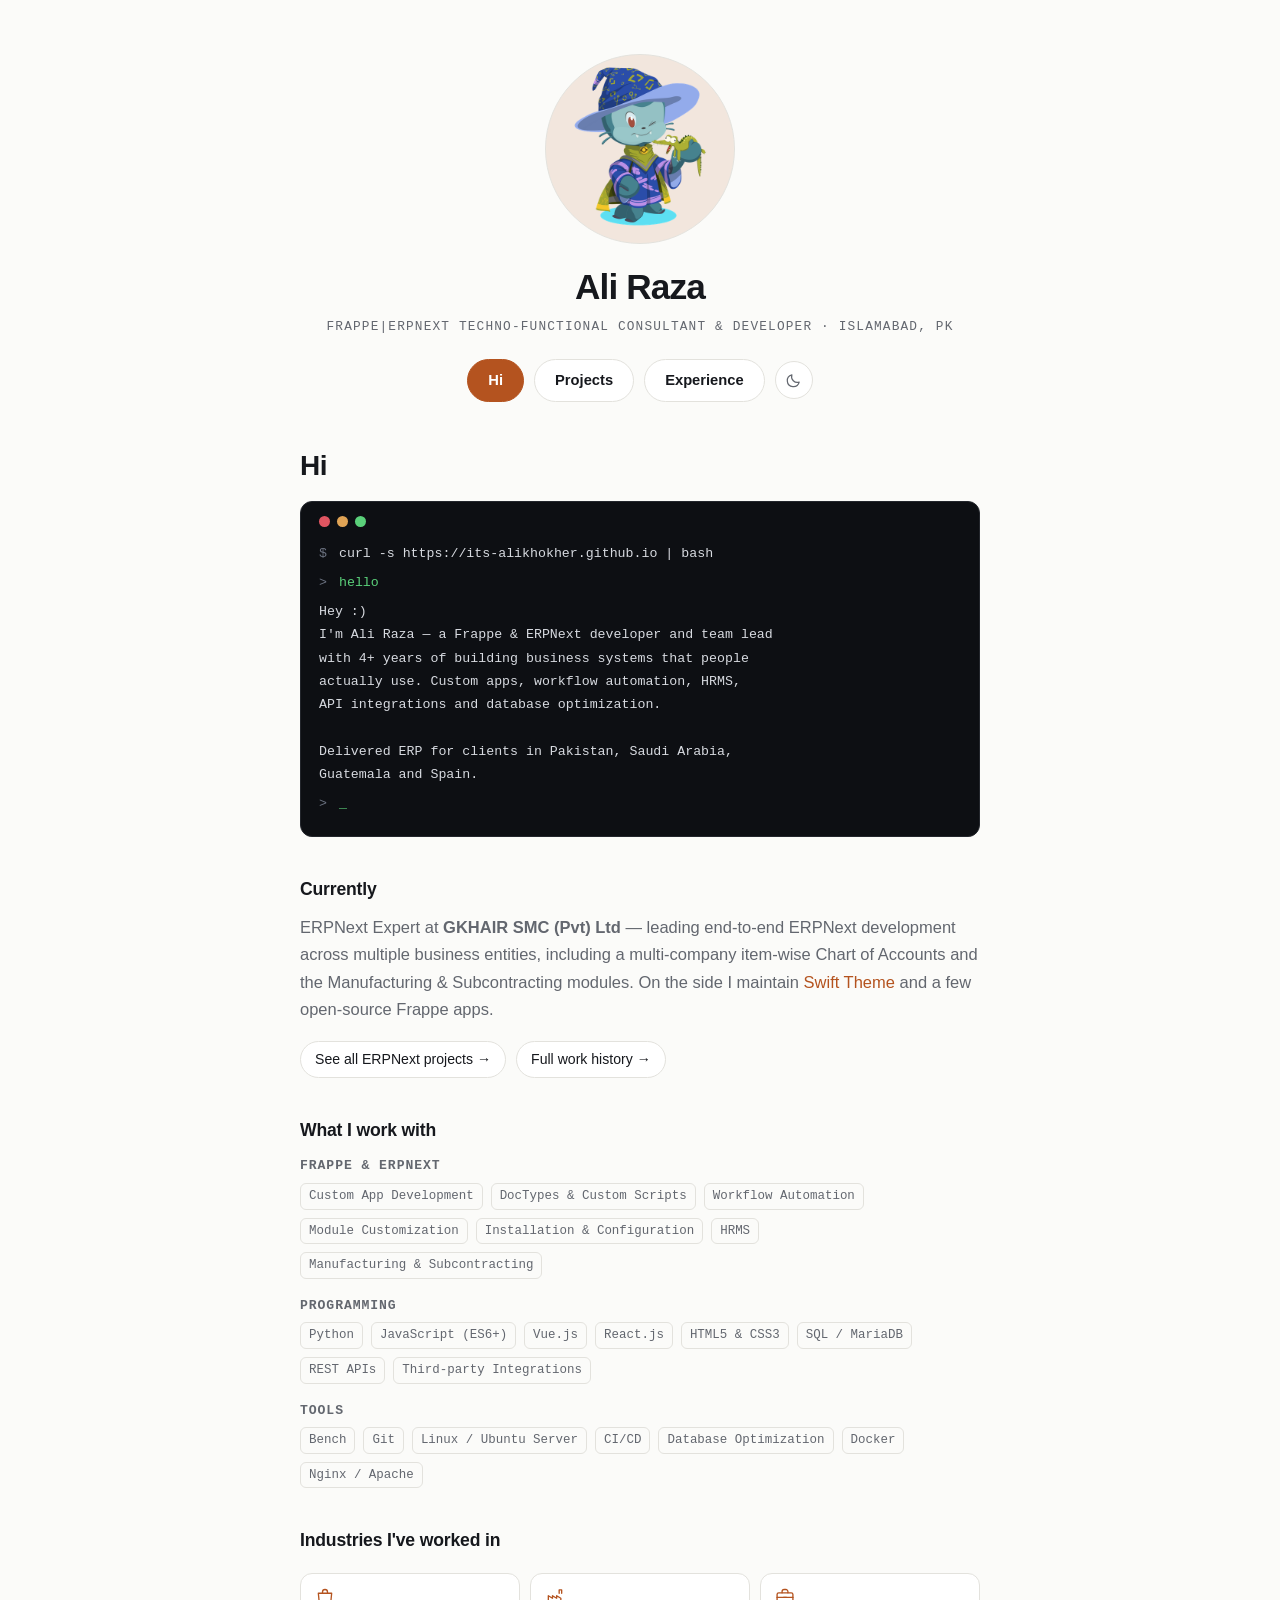
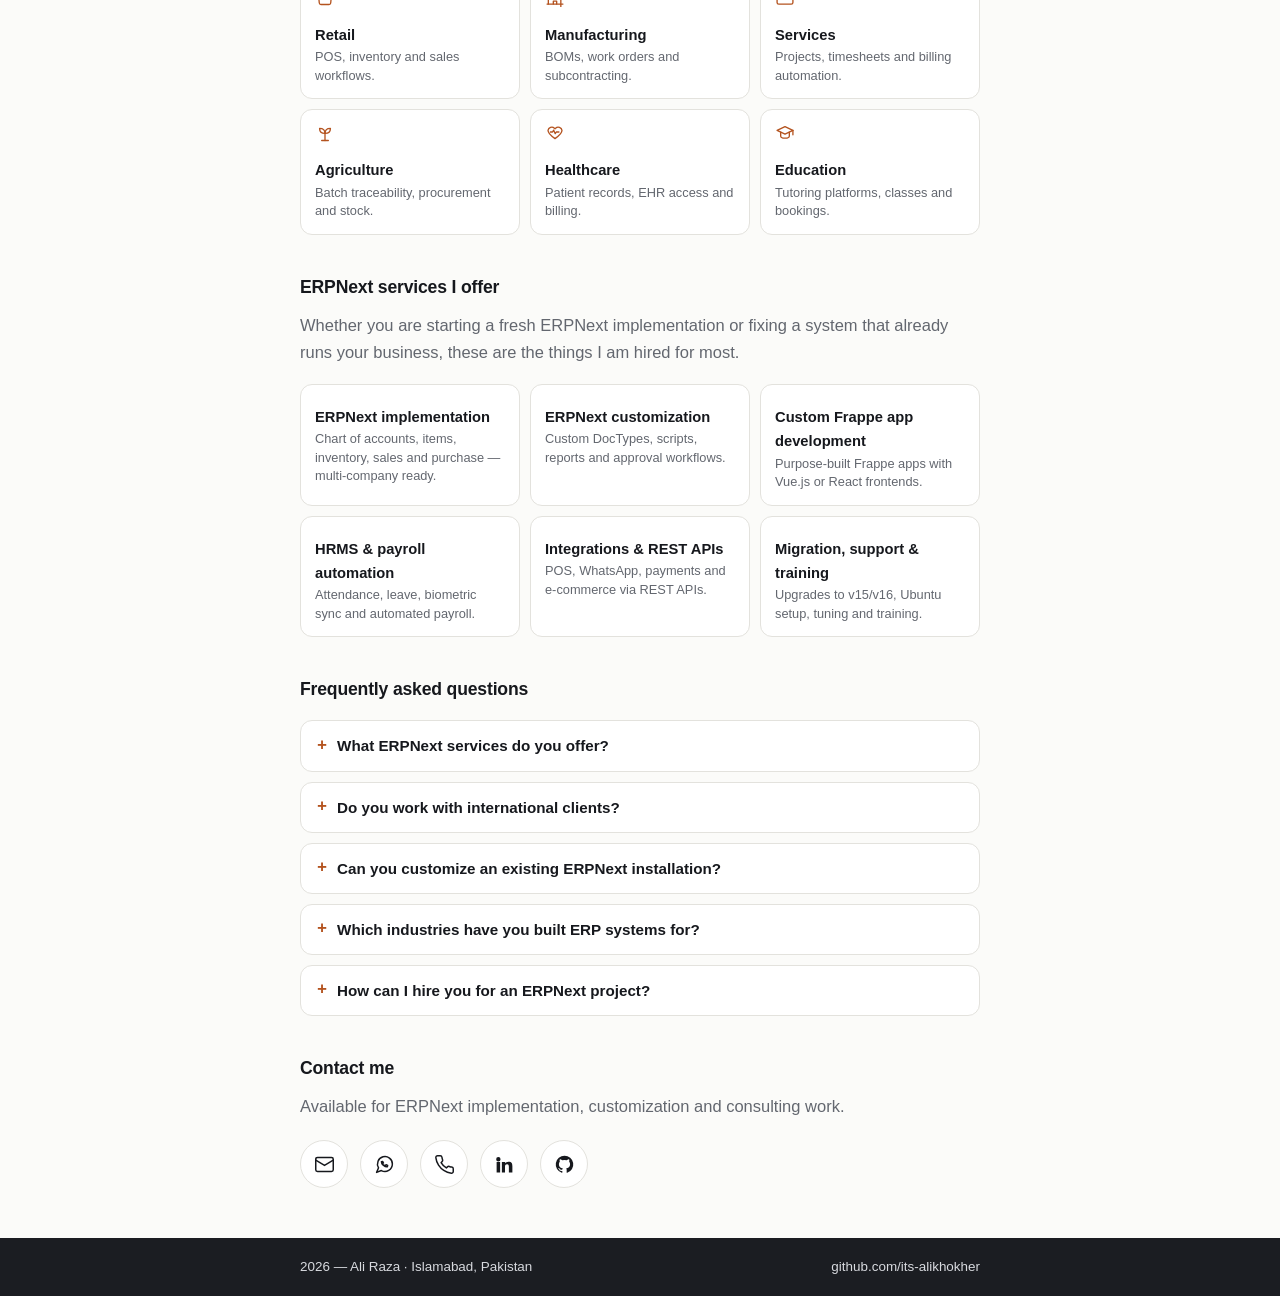
==== commit cfab942a: "Move contact section to the end of the home page" ====
--- a/index.html
+++ b/index.html
@@ -214,41 +214,6 @@
       <li><a href="experience/">Full work history →</a></li>
     </ul>
 
-    <h2>Contact me</h2>
-    <p class="lede">Available for ERPNext implementation, customization and consulting work.</p>
-    <ul class="contact-icons">
-      <li>
-        <a href="mailto:iamaliraza777@gmail.com" data-tip="iamaliraza777@gmail.com" aria-label="Email: iamaliraza777@gmail.com">
-          <svg viewBox="0 0 24 24" aria-hidden="true"><rect x="2" y="4" width="20" height="16" rx="2"/><path d="m2 7 10 6 10-6"/></svg>
-          <span class="visually-hidden">iamaliraza777@gmail.com</span>
-        </a>
-      </li>
-      <li>
-        <a href="https://wa.me/923327773477" rel="noopener" data-tip="WhatsApp: +92 332 7773477" aria-label="WhatsApp: +92 332 7773477">
-          <svg viewBox="0 0 24 24" aria-hidden="true"><path d="M21 11.5a8.5 8.5 0 0 1-12.6 7.4L3 21l2.2-5.2A8.5 8.5 0 1 1 21 11.5z"/><path d="M8.6 9.2c.3 2.2 2 3.9 4.2 4.2l1-1.2 1.8.8-.3 1.5c-2.9.5-6.3-2.6-6.8-5.6l1.5-.4.8 1.8z"/></svg>
-          <span class="visually-hidden">WhatsApp +92 332 7773477</span>
-        </a>
-      </li>
-      <li>
-        <a href="tel:+923327773477" data-tip="+92 332 7773477" aria-label="Phone: +92 332 7773477">
-          <svg viewBox="0 0 24 24" aria-hidden="true"><path d="M22 16.9v3a2 2 0 0 1-2.2 2 19.8 19.8 0 0 1-8.6-3.1 19.5 19.5 0 0 1-6-6A19.8 19.8 0 0 1 2.1 4.2 2 2 0 0 1 4.1 2h3a2 2 0 0 1 2 1.7c.1 1 .4 1.9.7 2.8a2 2 0 0 1-.5 2.1L8.1 9.9a16 16 0 0 0 6 6l1.3-1.2a2 2 0 0 1 2.1-.5c.9.3 1.8.6 2.8.7a2 2 0 0 1 1.7 2z"/></svg>
-          <span class="visually-hidden">+92 332 7773477</span>
-        </a>
-      </li>
-      <li>
-        <a href="https://www.linkedin.com/in/ali-raza-643520217/" rel="me noopener" data-tip="linkedin.com/in/ali-raza-643520217" aria-label="LinkedIn profile">
-          <svg viewBox="0 0 24 24" class="filled" aria-hidden="true"><path d="M4.98 3.5a2.5 2.5 0 1 1 0 5 2.5 2.5 0 0 1 0-5zM3 9h4v12H3zM9 9h3.8v1.7h.05c.53-.95 1.83-1.95 3.75-1.95C20.4 8.75 21 11 21 14.1V21h-4v-6.1c0-1.45-.03-3.3-2.05-3.3-2.05 0-2.37 1.57-2.37 3.2V21H9z"/></svg>
-          <span class="visually-hidden">LinkedIn</span>
-        </a>
-      </li>
-      <li>
-        <a href="https://github.com/its-alikhokher" rel="me noopener" data-tip="github.com/its-alikhokher" aria-label="GitHub profile">
-          <svg viewBox="0 0 24 24" class="filled" aria-hidden="true"><path d="M12 2a10 10 0 0 0-3.16 19.49c.5.09.68-.22.68-.48l-.01-1.7c-2.78.6-3.37-1.34-3.37-1.34-.45-1.16-1.11-1.47-1.11-1.47-.91-.62.07-.6.07-.6 1 .07 1.53 1.03 1.53 1.03.9 1.53 2.34 1.09 2.91.83.09-.65.35-1.09.63-1.34-2.22-.25-4.56-1.11-4.56-4.95 0-1.09.39-1.99 1.03-2.69-.1-.25-.45-1.27.1-2.65 0 0 .84-.27 2.75 1.03a9.5 9.5 0 0 1 5 0c1.91-1.3 2.75-1.03 2.75-1.03.55 1.38.2 2.4.1 2.65.64.7 1.03 1.6 1.03 2.69 0 3.85-2.34 4.7-4.57 4.95.36.31.68.92.68 1.85l-.01 2.75c0 .27.18.58.69.48A10 10 0 0 0 12 2z"/></svg>
-          <span class="visually-hidden">GitHub</span>
-        </a>
-      </li>
-    </ul>
-
     <h2>What I work with</h2>
 
     <div class="skill-group">
@@ -378,6 +343,41 @@
       </details>
     </div>
 
+    <h2>Contact me</h2>
+    <p class="lede">Available for ERPNext implementation, customization and consulting work.</p>
+    <ul class="contact-icons">
+      <li>
+        <a href="mailto:iamaliraza777@gmail.com" data-tip="iamaliraza777@gmail.com" aria-label="Email: iamaliraza777@gmail.com">
+          <svg viewBox="0 0 24 24" aria-hidden="true"><rect x="2" y="4" width="20" height="16" rx="2"/><path d="m2 7 10 6 10-6"/></svg>
+          <span class="visually-hidden">iamaliraza777@gmail.com</span>
+        </a>
+      </li>
+      <li>
+        <a href="https://wa.me/923327773477" rel="noopener" data-tip="WhatsApp: +92 332 7773477" aria-label="WhatsApp: +92 332 7773477">
+          <svg viewBox="0 0 24 24" aria-hidden="true"><path d="M21 11.5a8.5 8.5 0 0 1-12.6 7.4L3 21l2.2-5.2A8.5 8.5 0 1 1 21 11.5z"/><path d="M8.6 9.2c.3 2.2 2 3.9 4.2 4.2l1-1.2 1.8.8-.3 1.5c-2.9.5-6.3-2.6-6.8-5.6l1.5-.4.8 1.8z"/></svg>
+          <span class="visually-hidden">WhatsApp +92 332 7773477</span>
+        </a>
+      </li>
+      <li>
+        <a href="tel:+923327773477" data-tip="+92 332 7773477" aria-label="Phone: +92 332 7773477">
+          <svg viewBox="0 0 24 24" aria-hidden="true"><path d="M22 16.9v3a2 2 0 0 1-2.2 2 19.8 19.8 0 0 1-8.6-3.1 19.5 19.5 0 0 1-6-6A19.8 19.8 0 0 1 2.1 4.2 2 2 0 0 1 4.1 2h3a2 2 0 0 1 2 1.7c.1 1 .4 1.9.7 2.8a2 2 0 0 1-.5 2.1L8.1 9.9a16 16 0 0 0 6 6l1.3-1.2a2 2 0 0 1 2.1-.5c.9.3 1.8.6 2.8.7a2 2 0 0 1 1.7 2z"/></svg>
+          <span class="visually-hidden">+92 332 7773477</span>
+        </a>
+      </li>
+      <li>
+        <a href="https://www.linkedin.com/in/ali-raza-643520217/" rel="me noopener" data-tip="linkedin.com/in/ali-raza-643520217" aria-label="LinkedIn profile">
+          <svg viewBox="0 0 24 24" class="filled" aria-hidden="true"><path d="M4.98 3.5a2.5 2.5 0 1 1 0 5 2.5 2.5 0 0 1 0-5zM3 9h4v12H3zM9 9h3.8v1.7h.05c.53-.95 1.83-1.95 3.75-1.95C20.4 8.75 21 11 21 14.1V21h-4v-6.1c0-1.45-.03-3.3-2.05-3.3-2.05 0-2.37 1.57-2.37 3.2V21H9z"/></svg>
+          <span class="visually-hidden">LinkedIn</span>
+        </a>
+      </li>
+      <li>
+        <a href="https://github.com/its-alikhokher" rel="me noopener" data-tip="github.com/its-alikhokher" aria-label="GitHub profile">
+          <svg viewBox="0 0 24 24" class="filled" aria-hidden="true"><path d="M12 2a10 10 0 0 0-3.16 19.49c.5.09.68-.22.68-.48l-.01-1.7c-2.78.6-3.37-1.34-3.37-1.34-.45-1.16-1.11-1.47-1.11-1.47-.91-.62.07-.6.07-.6 1 .07 1.53 1.03 1.53 1.03.9 1.53 2.34 1.09 2.91.83.09-.65.35-1.09.63-1.34-2.22-.25-4.56-1.11-4.56-4.95 0-1.09.39-1.99 1.03-2.69-.1-.25-.45-1.27.1-2.65 0 0 .84-.27 2.75 1.03a9.5 9.5 0 0 1 5 0c1.91-1.3 2.75-1.03 2.75-1.03.55 1.38.2 2.4.1 2.65.64.7 1.03 1.6 1.03 2.69 0 3.85-2.34 4.7-4.57 4.95.36.31.68.92.68 1.85l-.01 2.75c0 .27.18.58.69.48A10 10 0 0 0 12 2z"/></svg>
+          <span class="visually-hidden">GitHub</span>
+        </a>
+      </li>
+    </ul>
+
   </div>
 </main>
 
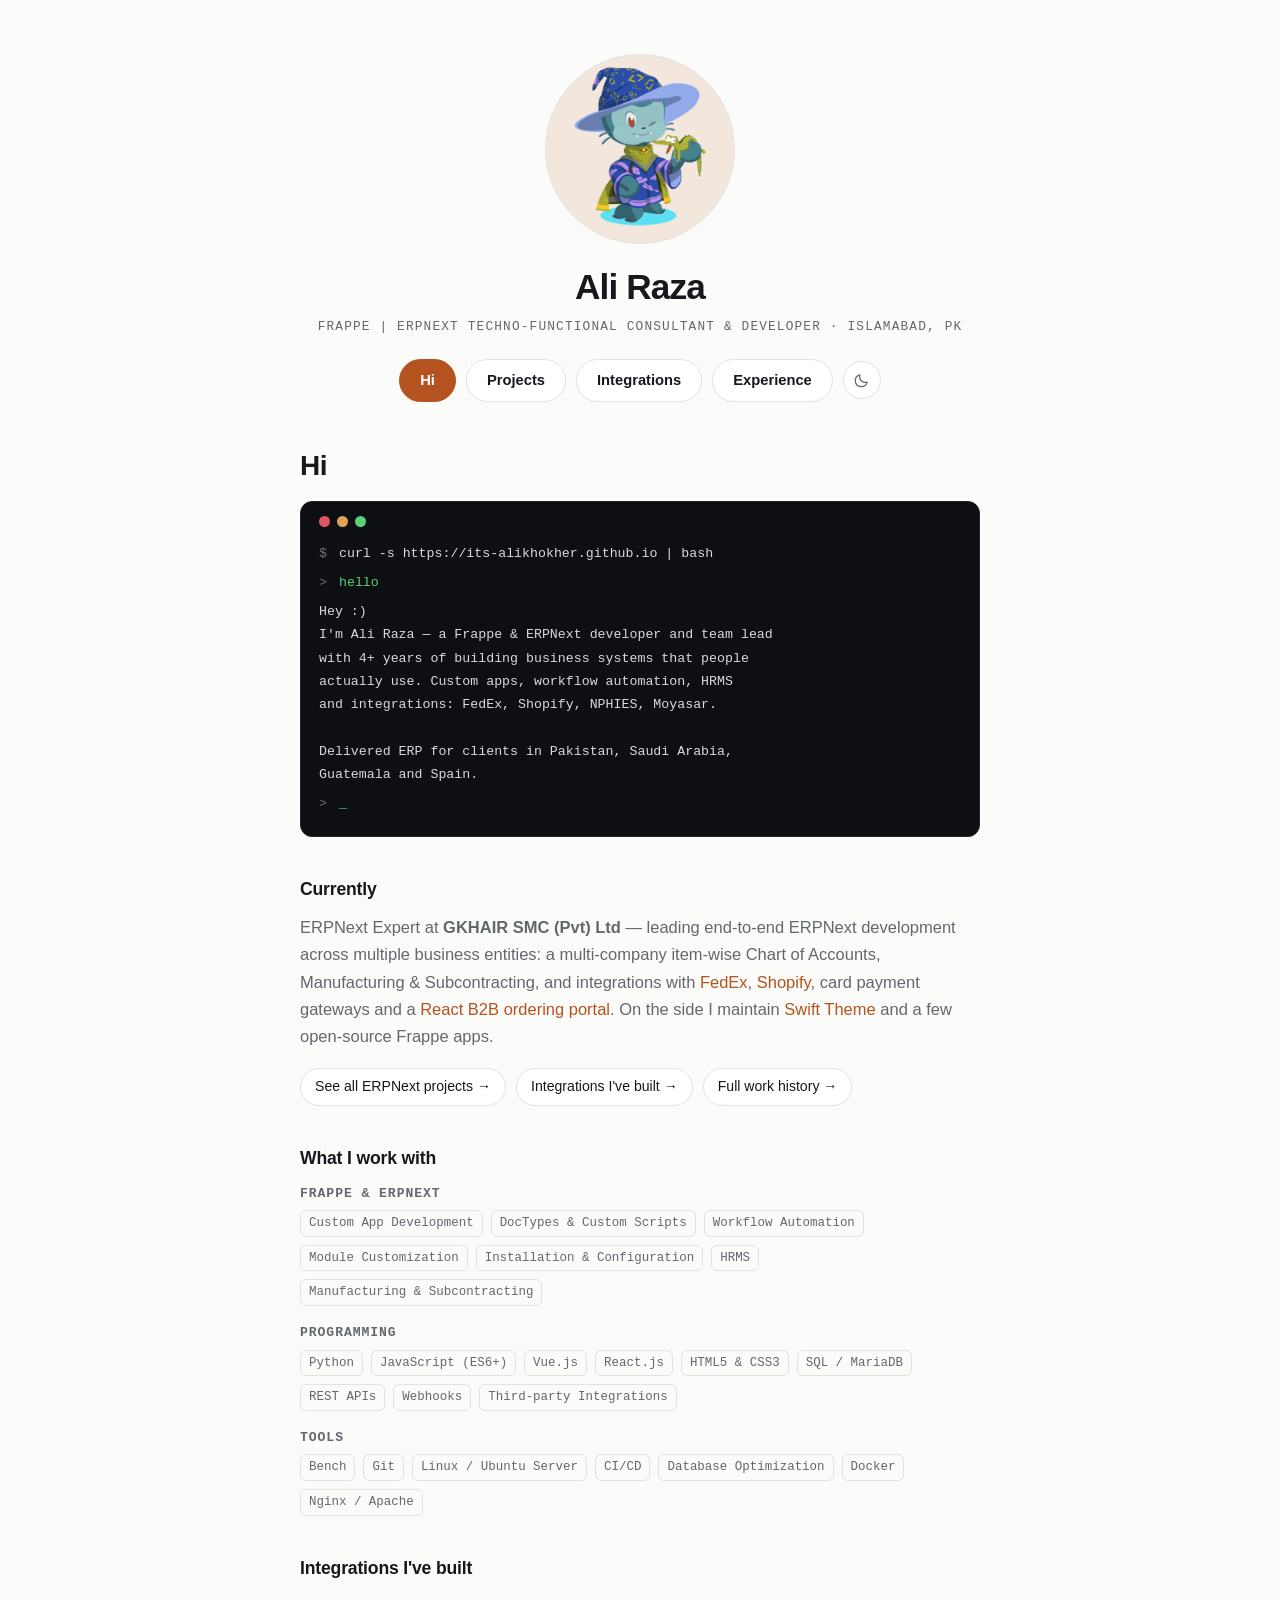
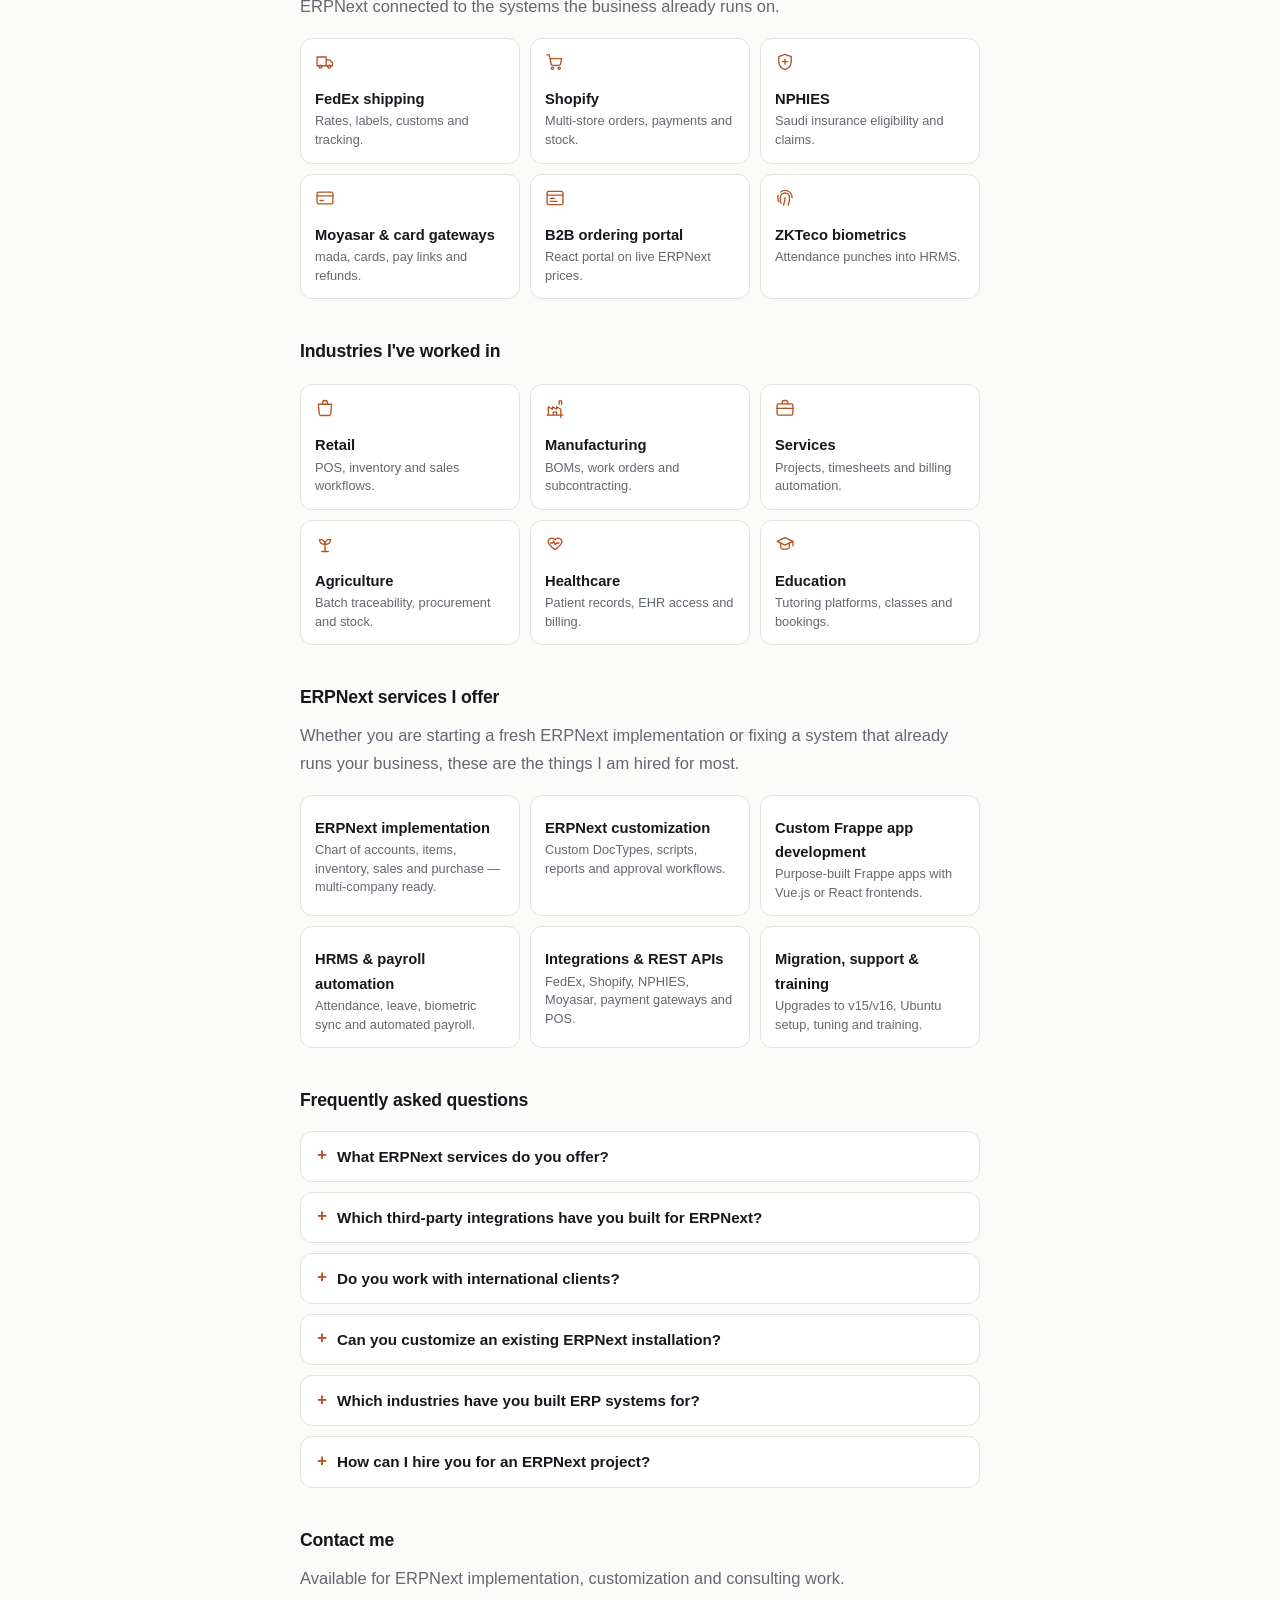
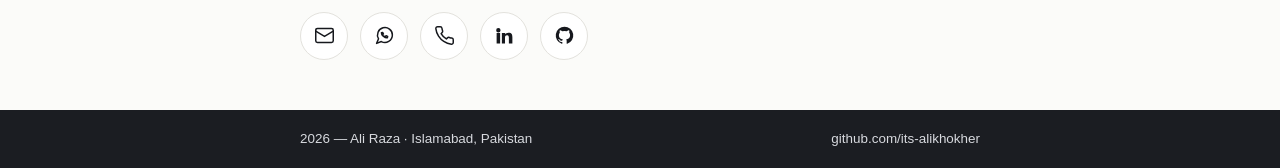
==== commit 6a9eb259: "Update project descriptions and add new projects; revise sitemap for recent changes" ====
--- a/index.html
+++ b/index.html
@@ -4,18 +4,19 @@
 <meta charset="utf-8">
 <meta name="viewport" content="width=device-width, initial-scale=1">
 <title>Ali Raza — Frappe &amp; ERPNext Developer in Islamabad, Pakistan</title>
-<meta name="description" content="Ali Raza is a Frappe &amp; ERPNext developer and team lead in Islamabad, Pakistan, with 4+ years building custom ERP apps, HRMS and workflow automation for retail, manufacturing, services, agriculture, education and healthcare clients.">
+<meta name="description" content="Ali Raza, Frappe &amp; ERPNext developer and team lead in Islamabad. 4+ years of custom ERP apps, HRMS and integrations: FedEx, Shopify, NPHIES, Moyasar.">
 <meta name="author" content="Ali Raza">
-<meta name="keywords" content="ERPNext developer, Frappe developer, ERPNext consultant Pakistan, ERPNext implementation, ERPNext customization, ERPNext development services, hire ERPNext developer, Frappe app development, custom DocType, ERPNext HRMS, payroll automation, biometric attendance integration, ERPNext POS, ERPNext migration, ERPNext support, ERPNext training, ERPNext v15, ERPNext v16, Frappe Framework, workflow automation, REST API integration, ERPNext Islamabad, ERPNext Pakistan, ERPNext Saudi Arabia, ERPNext manufacturing, ERPNext retail, ERPNext healthcare, ERPNext education, Python developer, Vue.js, React.js, Ali Raza">
+<meta name="keywords" content="ERPNext developer, Frappe developer, ERPNext consultant Pakistan, ERPNext implementation, ERPNext customization, ERPNext development services, hire ERPNext developer, Frappe app development, custom DocType, ERPNext HRMS, payroll automation, biometric attendance integration, ERPNext POS, ERPNext migration, ERPNext support, ERPNext training, ERPNext v15, ERPNext v16, Frappe Framework, workflow automation, REST API integration, ERPNext integration developer, ERPNext FedEx integration, ERPNext Shopify integration, ERPNext NPHIES integration, NPHIES Saudi Arabia, ERPNext Moyasar, payment gateway integration ERPNext, ERPNext B2B portal, ERPNext customer portal, ERPNext Islamabad, ERPNext Pakistan, ERPNext Saudi Arabia, ERPNext manufacturing, ERPNext retail, ERPNext healthcare, ERPNext education, Python developer, Vue.js, React.js, Ali Raza">
 <meta name="robots" content="index, follow, max-image-preview:large, max-snippet:-1">
 <meta name="theme-color" content="#101114">
 <link rel="canonical" href="https://its-alikhokher.github.io/">
 
 <meta property="og:type" content="profile">
 <meta property="og:site_name" content="Ali Raza">
+<meta property="og:locale" content="en_US">
 <meta property="og:url" content="https://its-alikhokher.github.io/">
 <meta property="og:title" content="Ali Raza — Frappe &amp; ERPNext Developer">
-<meta property="og:description" content="Team Lead · Techno-Functional Consultant · Frappe &amp; ERPNext developer based in Islamabad, Pakistan.">
+<meta property="og:description" content="Team Lead · Techno-Functional Consultant · Frappe &amp; ERPNext developer in Islamabad, Pakistan. Integrations: FedEx, Shopify, NPHIES, Moyasar.">
 <meta property="og:image" content="https://its-alikhokher.github.io/assets/ali-raza-erpnext-developer-og.png">
 <meta property="og:image:width" content="1200">
 <meta property="og:image:height" content="630">
@@ -24,13 +25,24 @@
 <meta property="profile:last_name" content="Raza">
 <meta name="twitter:card" content="summary_large_image">
 <meta name="twitter:title" content="Ali Raza — Frappe &amp; ERPNext Developer">
-<meta name="twitter:description" content="Team Lead · Techno-Functional Consultant · Frappe &amp; ERPNext developer based in Islamabad, Pakistan.">
+<meta name="twitter:description" content="Team Lead · Techno-Functional Consultant · Frappe &amp; ERPNext developer in Islamabad, Pakistan. Integrations: FedEx, Shopify, NPHIES, Moyasar.">
 <meta name="twitter:image" content="https://its-alikhokher.github.io/assets/ali-raza-erpnext-developer-og.png">
 
 <link rel="icon" type="image/svg+xml" href="assets/favicon.svg">
 <link rel="apple-touch-icon" href="/assets/ali-raza-erpnext-developer-icon.png">
 <link rel="stylesheet" href="assets/style.css">
 
+<script type="application/ld+json">
+{
+  "@context": "https://schema.org",
+  "@type": "WebSite",
+  "@id": "https://its-alikhokher.github.io/#website",
+  "url": "https://its-alikhokher.github.io/",
+  "name": "Ali Raza — Frappe & ERPNext Developer",
+  "inLanguage": "en",
+  "publisher": { "@id": "https://its-alikhokher.github.io/#person" }
+}
+</script>
 <script type="application/ld+json">
 {
   "@context": "https://schema.org",
@@ -40,7 +52,7 @@
     "@type": "Person",
     "@id": "https://its-alikhokher.github.io/#person",
     "name": "Ali Raza",
-    "jobTitle": "Frappe| ERPNext Techno-Functional & Developer",
+    "jobTitle": "Frappe & ERPNext Techno-Functional Consultant & Developer",
     "description": "Team Lead and Techno-Functional Consultant with 4+ years of experience implementing, customizing and maintaining ERPNext systems.",
     "image": "https://its-alikhokher.github.io/assets/ali-raza-frappe-erpnext-developer.jpg",
     "email": "mailto:iamaliraza777@gmail.com",
@@ -58,7 +70,9 @@
     },
     "knowsAbout": [
       "Frappe Framework", "ERPNext", "ERPNext HRMS", "Python", "JavaScript",
-      "Vue.js", "React.js", "REST API Integration", "MariaDB", "Workflow Automation",
+      "Vue.js", "React.js", "REST API Integration", "Webhooks", "MariaDB", "Workflow Automation",
+      "FedEx API Integration", "Shopify Integration", "NPHIES Integration", "Moyasar Payment Gateway",
+      "Payment Gateway Integration", "ZKTeco Biometric Integration", "Firebase Cloud Messaging",
       "Retail ERP", "Manufacturing ERP", "Services ERP", "Agriculture ERP", "Healthcare ERP", "Education ERP"
     ],
     "knowsLanguage": ["English", "Urdu"],
@@ -74,7 +88,7 @@
   "@context": "https://schema.org",
   "@type": "ProfessionalService",
   "name": "Ali Raza — ERPNext & Frappe Development Services",
-  "description": "ERPNext implementation, customization, custom Frappe app development, HRMS and payroll setup, third-party integrations, migration, support and training.",
+  "description": "ERPNext implementation, customization, custom Frappe app development, HRMS and payroll setup, third-party integrations (FedEx, Shopify, NPHIES, Moyasar, card payment gateways, ZKTeco), migration, support and training.",
   "url": "https://its-alikhokher.github.io/",
   "image": "https://its-alikhokher.github.io/assets/ali-raza-erpnext-developer-og.png",
   "provider": { "@id": "https://its-alikhokher.github.io/#person" },
@@ -91,6 +105,10 @@
     "Custom Frappe app development",
     "ERPNext HRMS and payroll",
     "ERPNext integrations and REST APIs",
+    "ERPNext FedEx shipping integration",
+    "ERPNext Shopify integration",
+    "ERPNext NPHIES integration",
+    "Payment gateway integration (Moyasar, card gateways)",
     "ERPNext migration and upgrade",
     "ERPNext support and training"
   ],
@@ -102,7 +120,7 @@
       { "@type": "Offer", "itemOffered": { "@type": "Service", "name": "ERPNext customization", "description": "Custom DocTypes, client and server scripts, print formats, reports and multi-level approval workflows." } },
       { "@type": "Offer", "itemOffered": { "@type": "Service", "name": "Custom Frappe app development", "description": "Purpose-built Frappe apps with Vue.js or React frontends." } },
       { "@type": "Offer", "itemOffered": { "@type": "Service", "name": "ERPNext HRMS and payroll", "description": "Attendance, leave management, biometric device integration and automated payroll processing." } },
-      { "@type": "Offer", "itemOffered": { "@type": "Service", "name": "ERPNext integrations", "description": "REST API integrations with POS, WhatsApp, payment gateways, e-commerce and third-party systems." } },
+      { "@type": "Offer", "itemOffered": { "@type": "Service", "name": "ERPNext integrations", "description": "REST API and webhook integrations: FedEx shipping, Shopify multi-store sync, NPHIES insurance claims, Moyasar and card payment gateways, ZKTeco biometrics and B2B ordering portals." } },
       { "@type": "Offer", "itemOffered": { "@type": "Service", "name": "ERPNext migration, support and training", "description": "Version upgrades to ERPNext v15 and v16, server setup on Ubuntu, performance tuning and user training." } }
     ]
   }
@@ -118,7 +136,15 @@
       "name": "What ERPNext services do you offer?",
       "acceptedAnswer": {
         "@type": "Answer",
-        "text": "ERPNext implementation and customization, custom Frappe app development, HRMS and payroll setup, biometric attendance integration, POS, REST API integrations, version migration to ERPNext v15 and v16, server setup on Ubuntu, plus ongoing support and user training."
+        "text": "ERPNext implementation and customization, custom Frappe app development, HRMS and payroll setup, biometric attendance integration, POS, shipping, e-commerce and payment integrations, version migration to ERPNext v15 and v16, server setup on Ubuntu, plus ongoing support and user training."
+      }
+    },
+    {
+      "@type": "Question",
+      "name": "Which third-party integrations have you built for ERPNext?",
+      "acceptedAnswer": {
+        "@type": "Answer",
+        "text": "FedEx shipping (rates, labels, customs and tracking), a multi-store Shopify connector, NPHIES insurance eligibility, pre-authorization and claims for a Saudi clinic, Moyasar and card payment gateways, a React B2B ordering portal, ZKTeco biometric attendance and Firebase push notifications."
       }
     },
     {
@@ -168,11 +194,12 @@
       </div>
     </div>
     <p class="site-name"><a href="./">Ali Raza</a></p>
-    <p class="site-role">Frappe|ERPNext Techno-Functional Consultant & Developer · Islamabad, PK</p>
+    <p class="site-role">Frappe | ERPNext Techno-Functional Consultant &amp; Developer · Islamabad, PK</p>
     <nav class="site-nav">
       <ul>
         <li><a href="./" class="active" aria-current="page">Hi</a></li>
         <li><a href="projects/">Projects</a></li>
+        <li><a href="integrations/">Integrations</a></li>
         <li><a href="experience/">Experience</a></li>
         <li><button id="theme-toggle" type="button" aria-label="Toggle theme"></button></li>
       </ul>
@@ -192,8 +219,8 @@
       <pre><code>Hey :)
 I'm Ali Raza — a Frappe &amp; ERPNext developer and team lead
 with 4+ years of building business systems that people
-actually use. Custom apps, workflow automation, HRMS,
-API integrations and database optimization.
+actually use. Custom apps, workflow automation, HRMS
+and integrations: FedEx, Shopify, NPHIES, Moyasar.
 
 Delivered ERP for clients in Pakistan, Saudi Arabia,
 Guatemala and Spain.</code></pre>
@@ -203,14 +230,17 @@
     <h2>Currently</h2>
     <p class="lede">
       ERPNext Expert at <strong>GKHAIR SMC (Pvt) Ltd</strong> — leading end-to-end ERPNext
-      development across multiple business entities, including a multi-company item-wise
-      Chart of Accounts and the Manufacturing &amp; Subcontracting modules.
+      development across multiple business entities: a multi-company item-wise Chart of Accounts,
+      Manufacturing &amp; Subcontracting, and integrations with
+      <a href="integrations/#fedex">FedEx</a>, <a href="integrations/#shopify">Shopify</a>,
+      card payment gateways and a <a href="integrations/#b2b-portal">React B2B ordering portal</a>.
       On the side I maintain
       <a href="https://github.com/its-alikhokher/swift_theme" rel="noopener">Swift Theme</a>
       and a few open-source Frappe apps.
     </p>
     <ul class="links">
       <li><a href="projects/">See all ERPNext projects →</a></li>
+      <li><a href="integrations/">Integrations I've built →</a></li>
       <li><a href="experience/">Full work history →</a></li>
     </ul>
 
@@ -229,7 +259,7 @@
       <h3>Programming</h3>
       <ul class="stack">
         <li>Python</li><li>JavaScript (ES6+)</li><li>Vue.js</li><li>React.js</li>
-        <li>HTML5 &amp; CSS3</li><li>SQL / MariaDB</li><li>REST APIs</li><li>Third-party Integrations</li>
+        <li>HTML5 &amp; CSS3</li><li>SQL / MariaDB</li><li>REST APIs</li><li>Webhooks</li><li>Third-party Integrations</li>
       </ul>
     </div>
 
@@ -241,6 +271,35 @@
       </ul>
     </div>
 
+    <h2>Integrations I've built</h2>
+    <p class="lede">ERPNext connected to the systems the business already runs on.</p>
+    <ul class="industries">
+      <li><a class="industry" href="integrations/#fedex">
+        <svg viewBox="0 0 24 24" aria-hidden="true"><path d="M2.5 6h11v10.5h-11z"/><path d="M13.5 9.5h4.2l3.3 3.4v3.6h-7.5"/><circle cx="6.5" cy="17.5" r="1.8"/><circle cx="17" cy="17.5" r="1.8"/></svg>
+        <strong>FedEx shipping</strong><span>Rates, labels, customs and tracking.</span>
+      </a></li>
+      <li><a class="industry" href="integrations/#shopify">
+        <svg viewBox="0 0 24 24" aria-hidden="true"><circle cx="9" cy="19.5" r="1.4"/><circle cx="17" cy="19.5" r="1.4"/><path d="M2.5 3.5h2.6l2.3 11.2a1.6 1.6 0 0 0 1.6 1.3h7.8a1.6 1.6 0 0 0 1.6-1.2l1.6-6.8H6.2"/></svg>
+        <strong>Shopify</strong><span>Multi-store orders, payments and stock.</span>
+      </a></li>
+      <li><a class="industry" href="integrations/#nphies">
+        <svg viewBox="0 0 24 24" aria-hidden="true"><path d="M12 2.8 4.5 5.6v5.6c0 4.6 3.2 8.4 7.5 9.9 4.3-1.5 7.5-5.3 7.5-9.9V5.6z"/><path d="M12 8.5v6M9 11.5h6"/></svg>
+        <strong>NPHIES</strong><span>Saudi insurance eligibility and claims.</span>
+      </a></li>
+      <li><a class="industry" href="integrations/#moyasar">
+        <svg viewBox="0 0 24 24" aria-hidden="true"><rect x="2.5" y="5" width="19" height="14" rx="2"/><path d="M2.5 9.5h19"/><path d="M6 15h4"/></svg>
+        <strong>Moyasar &amp; card gateways</strong><span>mada, cards, pay links and refunds.</span>
+      </a></li>
+      <li><a class="industry" href="integrations/#b2b-portal">
+        <svg viewBox="0 0 24 24" aria-hidden="true"><rect x="2.5" y="4" width="19" height="16" rx="2"/><path d="M2.5 8.5h19"/><path d="M6.5 12.5h5M6.5 16h8"/></svg>
+        <strong>B2B ordering portal</strong><span>React portal on live ERPNext prices.</span>
+      </a></li>
+      <li><a class="industry" href="integrations/#zkteco">
+        <svg viewBox="0 0 24 24" aria-hidden="true"><path d="M7 4.6A8.5 8.5 0 0 1 20.5 11.5"/><path d="M3.8 9.2a8.4 8.4 0 0 0-.3 2.3c0 1.8.3 3.3.9 4.8"/><path d="M7.4 18.6A12 12 0 0 1 6.5 11.5a5.5 5.5 0 0 1 11 0c0 3.2-.5 6.3-1.6 9"/><path d="M12 11.5c0 3.3-.6 6.4-1.9 9.1"/></svg>
+        <strong>ZKTeco biometrics</strong><span>Attendance punches into HRMS.</span>
+      </a></li>
+    </ul>
+
     <h2>Industries I've worked in</h2>
     <ul class="industries">
       <li class="industry">
@@ -299,7 +358,7 @@
       </li>
       <li class="industry">
         <strong>Integrations &amp; REST APIs</strong>
-        <span>POS, WhatsApp, payments and e-commerce via REST APIs.</span>
+        <span>FedEx, Shopify, NPHIES, Moyasar, payment gateways and POS.</span>
       </li>
       <li class="industry">
         <strong>Migration, support &amp; training</strong>
@@ -312,9 +371,17 @@
       <details>
         <summary>What ERPNext services do you offer?</summary>
         <p>ERPNext implementation and customization, custom Frappe app development, HRMS and
-        payroll setup, biometric attendance integration, POS, REST API integrations, version
-        migration to ERPNext v15 and v16, server setup on Ubuntu, plus ongoing support and
-        user training.</p>
+        payroll setup, biometric attendance integration, POS, shipping, e-commerce and payment
+        integrations, version migration to ERPNext v15 and v16, server setup on Ubuntu, plus
+        ongoing support and user training.</p>
+      </details>
+      <details>
+        <summary>Which third-party integrations have you built for ERPNext?</summary>
+        <p><a href="integrations/#fedex">FedEx shipping</a> (rates, labels, customs and tracking),
+        a <a href="integrations/#shopify">multi-store Shopify connector</a>,
+        <a href="integrations/#nphies">NPHIES</a> insurance eligibility, pre-authorization and claims
+        for a Saudi clinic, <a href="integrations/#moyasar">Moyasar</a> and card payment gateways,
+        a React B2B ordering portal, ZKTeco biometric attendance and Firebase push notifications.</p>
       </details>
       <details>
         <summary>Do you work with international clients?</summary>
--- a/assets/style.css
+++ b/assets/style.css
@@ -329,6 +329,20 @@
 .industry strong { display: block; font-size: 0.92rem; margin: 7px 0 1px; }
 .industry span { display: block; color: var(--muted); font-size: 0.8rem; line-height: 1.45; }
 
+/* card as a link (integrations grid) */
+a.industry { display: block; height: 100%; color: var(--text); }
+a.industry:hover, a.industry:focus-visible { text-decoration: none; }
+a.industry:hover strong { color: var(--accent); }
+
+/* ---------- integration sections ---------- */
+.integ { margin-top: 40px; scroll-margin-top: 20px; }
+.integ h2 { margin-top: 4px; }
+.integ p { margin: 0 0 10px; }
+.ticks { margin: 0 0 14px; padding-left: 20px; }
+.ticks li { color: var(--muted); font-size: 0.94rem; margin: 5px 0; }
+.ticks li::marker { color: var(--accent); }
+.ticks strong { color: var(--text); font-weight: 600; }
+
 /* ---------- FAQ ---------- */
 .faq { margin-top: 16px; }
 
